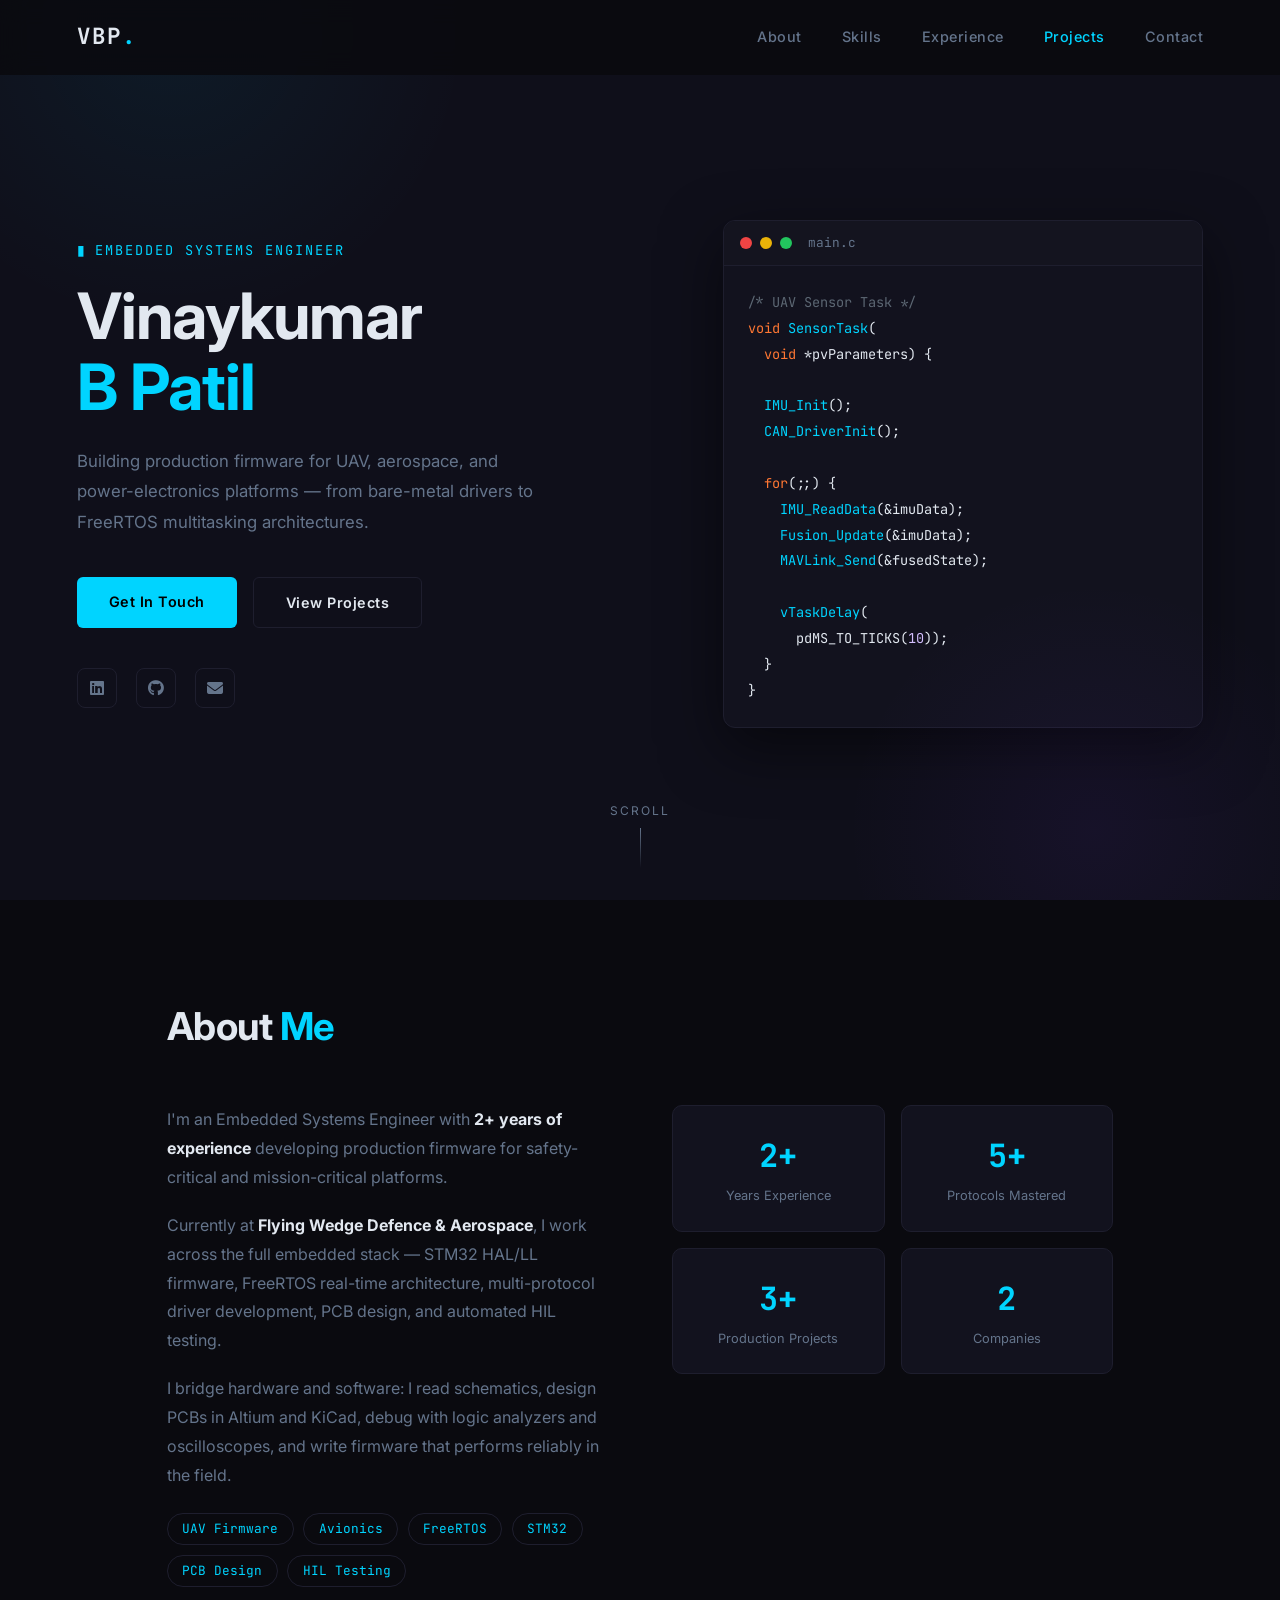
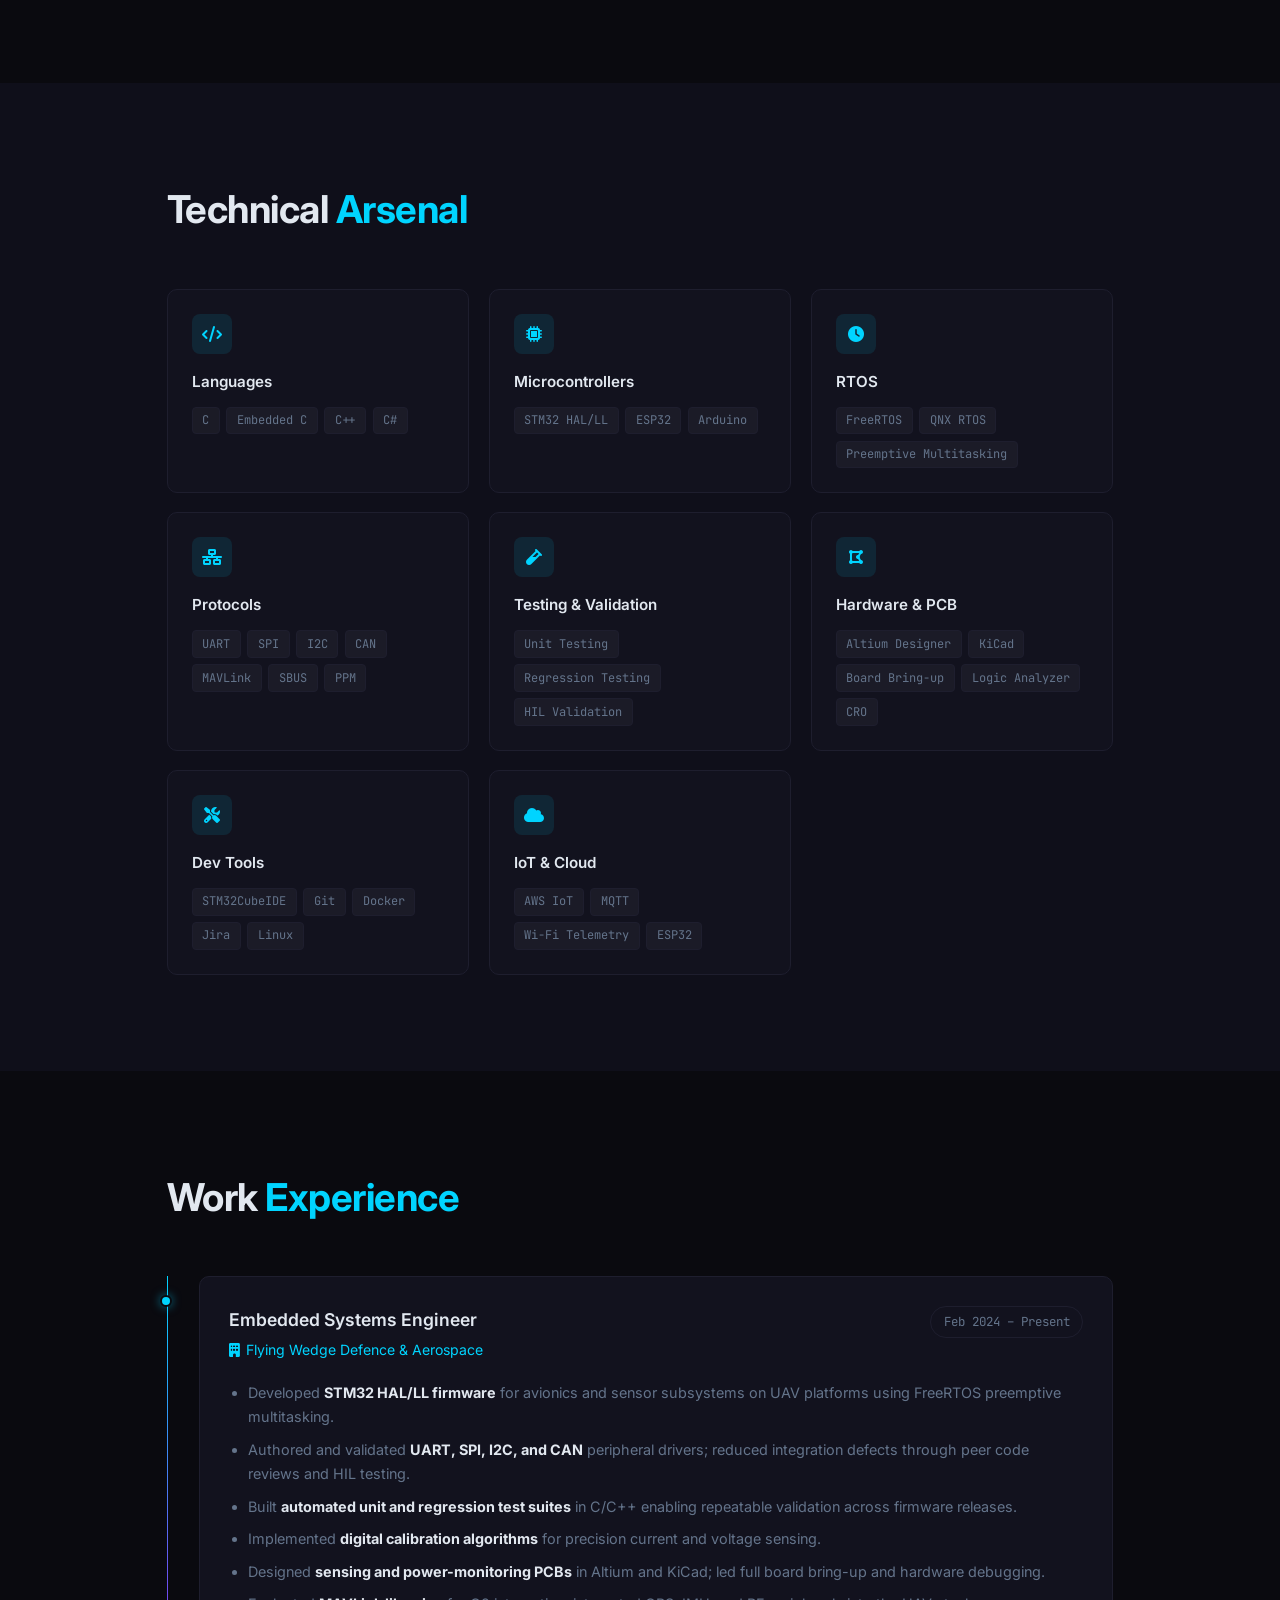
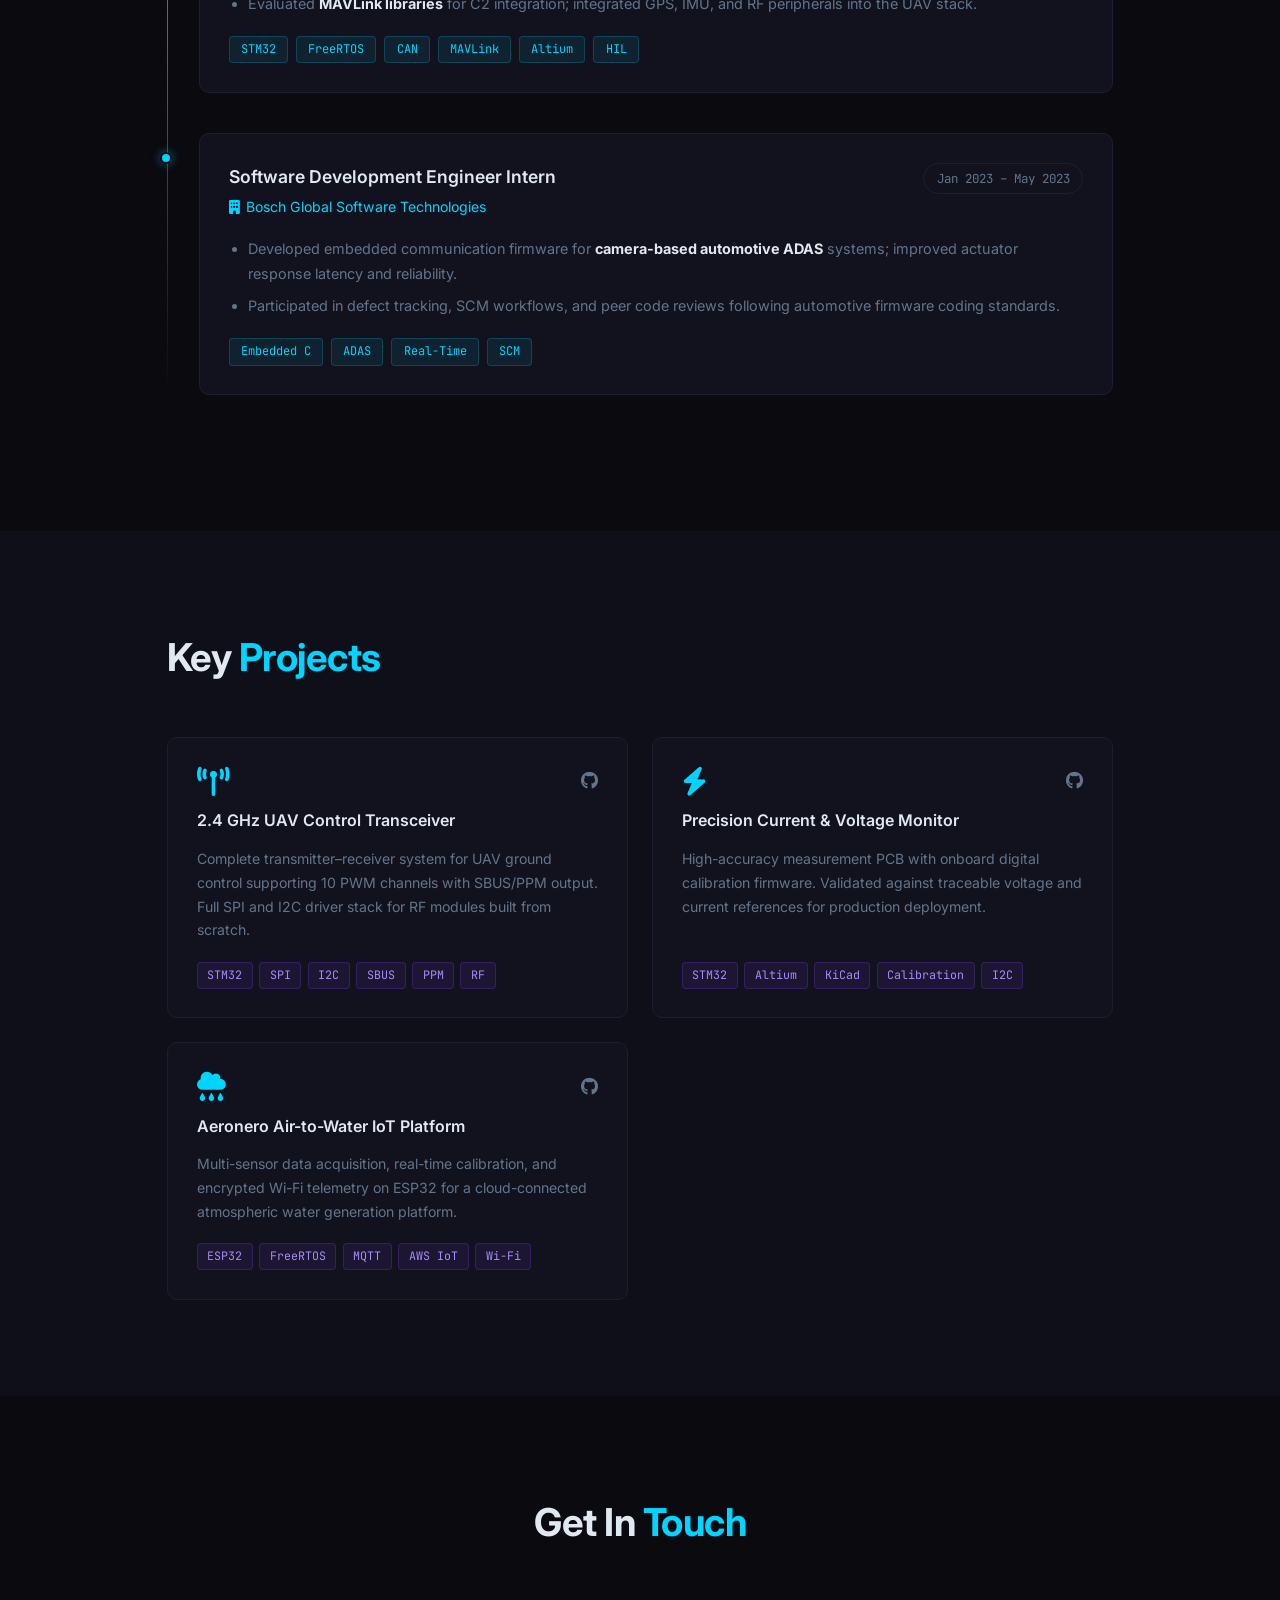
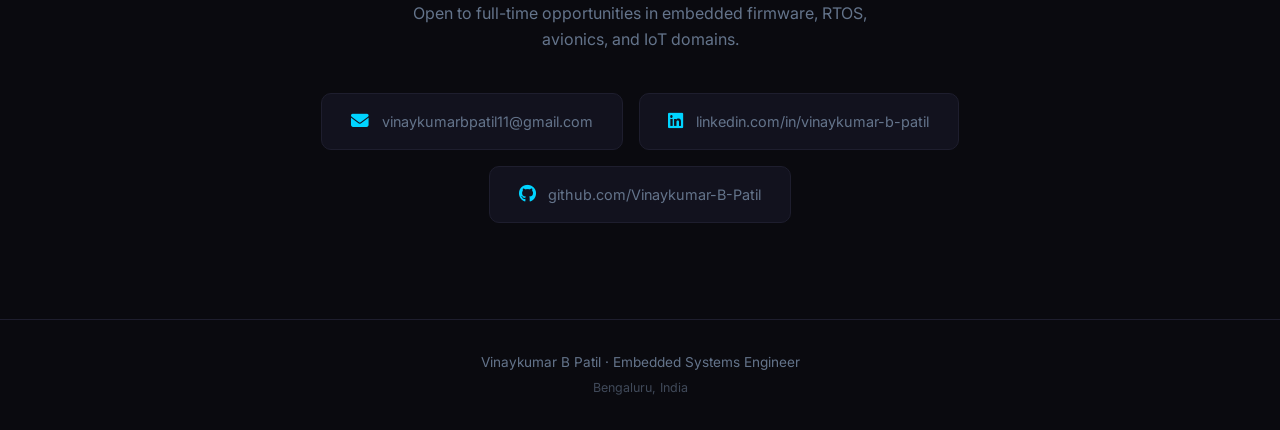
==== index.html @ 36d7ac15 "Add portfolio site" ====
<!DOCTYPE html>
<html lang="en">
<head>
  <meta charset="UTF-8" />
  <meta name="viewport" content="width=device-width, initial-scale=1.0"/>
  <title>Vinaykumar B Patil | Embedded Systems Engineer</title>
  <link rel="stylesheet" href="style.css" />
  <link href="https://fonts.googleapis.com/css2?family=Inter:wght@300;400;500;600;700&family=JetBrains+Mono:wght@400;500&display=swap" rel="stylesheet"/>
  <link rel="stylesheet" href="https://cdnjs.cloudflare.com/ajax/libs/font-awesome/6.5.0/css/all.min.css"/>
</head>
<body>

  <!-- NAV -->
  <nav id="navbar">
    <div class="nav-logo">VBP<span class="dot">.</span></div>
    <ul class="nav-links">
      <li><a href="#about">About</a></li>
      <li><a href="#skills">Skills</a></li>
      <li><a href="#experience">Experience</a></li>
      <li><a href="#projects">Projects</a></li>
      <li><a href="#contact">Contact</a></li>
    </ul>
    <div class="hamburger" id="hamburger">
      <span></span><span></span><span></span>
    </div>
  </nav>

  <!-- HERO -->
  <section id="hero">
    <div class="hero-content">
      <p class="hero-tag"><span class="blink">▮</span> Embedded Systems Engineer</p>
      <h1>Vinaykumar<br><span class="accent">B Patil</span></h1>
      <p class="hero-sub">Building production firmware for UAV, aerospace, and power-electronics platforms — from bare-metal drivers to FreeRTOS multitasking architectures.</p>
      <div class="hero-btns">
        <a href="#contact" class="btn btn-primary">Get In Touch</a>
        <a href="#projects" class="btn btn-outline">View Projects</a>
      </div>
      <div class="hero-socials">
        <a href="https://linkedin.com/in/vinaykumar-b-patil-a30332217" target="_blank"><i class="fab fa-linkedin"></i></a>
        <a href="https://github.com/Vinaykumar-B-Patil" target="_blank"><i class="fab fa-github"></i></a>
        <a href="mailto:vinaykumarbpatil11@gmail.com"><i class="fas fa-envelope"></i></a>
      </div>
    </div>
    <div class="hero-visual">
      <div class="code-block">
        <div class="code-header">
          <span class="dot red"></span><span class="dot yellow"></span><span class="dot green"></span>
          <span class="code-title">main.c</span>
        </div>
        <pre><code><span class="cm">/* UAV Sensor Task */</span>
<span class="ck">void</span> <span class="cf">SensorTask</span>(
  <span class="ck">void</span> *pvParameters) {

  <span class="cf">IMU_Init</span>();
  <span class="cf">CAN_DriverInit</span>();

  <span class="ck">for</span>(;;) {
    <span class="cf">IMU_ReadData</span>(&amp;imuData);
    <span class="cf">Fusion_Update</span>(&amp;imuData);
    <span class="cf">MAVLink_Send</span>(&amp;fusedState);

    <span class="cf">vTaskDelay</span>(
      pdMS_TO_TICKS(<span class="cn">10</span>));
  }
}</code></pre>
      </div>
    </div>
    <div class="scroll-indicator">
      <span>Scroll</span>
      <div class="scroll-line"></div>
    </div>
  </section>

  <!-- ABOUT -->
  <section id="about">
    <div class="container">
      <h2 class="section-title">About <span class="accent">Me</span></h2>
      <div class="about-grid">
        <div class="about-text">
          <p>I'm an Embedded Systems Engineer with <strong>2+ years of experience</strong> developing production firmware for safety-critical and mission-critical platforms.</p>
          <p>Currently at <strong>Flying Wedge Defence & Aerospace</strong>, I work across the full embedded stack — STM32 HAL/LL firmware, FreeRTOS real-time architecture, multi-protocol driver development, PCB design, and automated HIL testing.</p>
          <p>I bridge hardware and software: I read schematics, design PCBs in Altium and KiCad, debug with logic analyzers and oscilloscopes, and write firmware that performs reliably in the field.</p>
          <div class="about-tags">
            <span>UAV Firmware</span>
            <span>Avionics</span>
            <span>FreeRTOS</span>
            <span>STM32</span>
            <span>PCB Design</span>
            <span>HIL Testing</span>
          </div>
        </div>
        <div class="about-stats">
          <div class="stat-card">
            <h3>2+</h3>
            <p>Years Experience</p>
          </div>
          <div class="stat-card">
            <h3>5+</h3>
            <p>Protocols Mastered</p>
          </div>
          <div class="stat-card">
            <h3>3+</h3>
            <p>Production Projects</p>
          </div>
          <div class="stat-card">
            <h3>2</h3>
            <p>Companies</p>
          </div>
        </div>
      </div>
    </div>
  </section>

  <!-- SKILLS -->
  <section id="skills">
    <div class="container">
      <h2 class="section-title">Technical <span class="accent">Arsenal</span></h2>
      <div class="skills-grid">
        <div class="skill-card">
          <div class="skill-icon"><i class="fas fa-code"></i></div>
          <h3>Languages</h3>
          <div class="skill-tags"><span>C</span><span>Embedded C</span><span>C++</span><span>C#</span></div>
        </div>
        <div class="skill-card">
          <div class="skill-icon"><i class="fas fa-microchip"></i></div>
          <h3>Microcontrollers</h3>
          <div class="skill-tags"><span>STM32 HAL/LL</span><span>ESP32</span><span>Arduino</span></div>
        </div>
        <div class="skill-card">
          <div class="skill-icon"><i class="fas fa-clock"></i></div>
          <h3>RTOS</h3>
          <div class="skill-tags"><span>FreeRTOS</span><span>QNX RTOS</span><span>Preemptive Multitasking</span></div>
        </div>
        <div class="skill-card">
          <div class="skill-icon"><i class="fas fa-network-wired"></i></div>
          <h3>Protocols</h3>
          <div class="skill-tags"><span>UART</span><span>SPI</span><span>I2C</span><span>CAN</span><span>MAVLink</span><span>SBUS</span><span>PPM</span></div>
        </div>
        <div class="skill-card">
          <div class="skill-icon"><i class="fas fa-vial"></i></div>
          <h3>Testing & Validation</h3>
          <div class="skill-tags"><span>Unit Testing</span><span>Regression Testing</span><span>HIL Validation</span></div>
        </div>
        <div class="skill-card">
          <div class="skill-icon"><i class="fas fa-draw-polygon"></i></div>
          <h3>Hardware & PCB</h3>
          <div class="skill-tags"><span>Altium Designer</span><span>KiCad</span><span>Board Bring-up</span><span>Logic Analyzer</span><span>CRO</span></div>
        </div>
        <div class="skill-card">
          <div class="skill-icon"><i class="fas fa-tools"></i></div>
          <h3>Dev Tools</h3>
          <div class="skill-tags"><span>STM32CubeIDE</span><span>Git</span><span>Docker</span><span>Jira</span><span>Linux</span></div>
        </div>
        <div class="skill-card">
          <div class="skill-icon"><i class="fas fa-cloud"></i></div>
          <h3>IoT & Cloud</h3>
          <div class="skill-tags"><span>AWS IoT</span><span>MQTT</span><span>Wi-Fi Telemetry</span><span>ESP32</span></div>
        </div>
      </div>
    </div>
  </section>

  <!-- EXPERIENCE -->
  <section id="experience">
    <div class="container">
      <h2 class="section-title">Work <span class="accent">Experience</span></h2>
      <div class="timeline">
        <div class="timeline-item">
          <div class="timeline-dot"></div>
          <div class="timeline-card">
            <div class="timeline-header">
              <div>
                <h3>Embedded Systems Engineer</h3>
                <p class="company"><i class="fas fa-building"></i> Flying Wedge Defence & Aerospace</p>
              </div>
              <span class="timeline-date">Feb 2024 – Present</span>
            </div>
            <ul>
              <li>Developed <strong>STM32 HAL/LL firmware</strong> for avionics and sensor subsystems on UAV platforms using FreeRTOS preemptive multitasking.</li>
              <li>Authored and validated <strong>UART, SPI, I2C, and CAN</strong> peripheral drivers; reduced integration defects through peer code reviews and HIL testing.</li>
              <li>Built <strong>automated unit and regression test suites</strong> in C/C++ enabling repeatable validation across firmware releases.</li>
              <li>Implemented <strong>digital calibration algorithms</strong> for precision current and voltage sensing.</li>
              <li>Designed <strong>sensing and power-monitoring PCBs</strong> in Altium and KiCad; led full board bring-up and hardware debugging.</li>
              <li>Evaluated <strong>MAVLink libraries</strong> for C2 integration; integrated GPS, IMU, and RF peripherals into the UAV stack.</li>
            </ul>
            <div class="timeline-tags">
              <span>STM32</span><span>FreeRTOS</span><span>CAN</span><span>MAVLink</span><span>Altium</span><span>HIL</span>
            </div>
          </div>
        </div>
        <div class="timeline-item">
          <div class="timeline-dot"></div>
          <div class="timeline-card">
            <div class="timeline-header">
              <div>
                <h3>Software Development Engineer Intern</h3>
                <p class="company"><i class="fas fa-building"></i> Bosch Global Software Technologies</p>
              </div>
              <span class="timeline-date">Jan 2023 – May 2023</span>
            </div>
            <ul>
              <li>Developed embedded communication firmware for <strong>camera-based automotive ADAS</strong> systems; improved actuator response latency and reliability.</li>
              <li>Participated in defect tracking, SCM workflows, and peer code reviews following automotive firmware coding standards.</li>
            </ul>
            <div class="timeline-tags">
              <span>Embedded C</span><span>ADAS</span><span>Real-Time</span><span>SCM</span>
            </div>
          </div>
        </div>
      </div>
    </div>
  </section>

  <!-- PROJECTS -->
  <section id="projects">
    <div class="container">
      <h2 class="section-title">Key <span class="accent">Projects</span></h2>
      <div class="projects-grid">
        <div class="project-card">
          <div class="project-top">
            <i class="fas fa-broadcast-tower project-icon"></i>
            <div class="project-links">
              <a href="https://github.com/Vinaykumar-B-Patil" target="_blank"><i class="fab fa-github"></i></a>
            </div>
          </div>
          <h3>2.4 GHz UAV Control Transceiver</h3>
          <p>Complete transmitter–receiver system for UAV ground control supporting 10 PWM channels with SBUS/PPM output. Full SPI and I2C driver stack for RF modules built from scratch.</p>
          <div class="project-tags"><span>STM32</span><span>SPI</span><span>I2C</span><span>SBUS</span><span>PPM</span><span>RF</span></div>
        </div>
        <div class="project-card">
          <div class="project-top">
            <i class="fas fa-bolt project-icon"></i>
            <div class="project-links">
              <a href="https://github.com/Vinaykumar-B-Patil" target="_blank"><i class="fab fa-github"></i></a>
            </div>
          </div>
          <h3>Precision Current & Voltage Monitor</h3>
          <p>High-accuracy measurement PCB with onboard digital calibration firmware. Validated against traceable voltage and current references for production deployment.</p>
          <div class="project-tags"><span>STM32</span><span>Altium</span><span>KiCad</span><span>Calibration</span><span>I2C</span></div>
        </div>
        <div class="project-card">
          <div class="project-top">
            <i class="fas fa-cloud-rain project-icon"></i>
            <div class="project-links">
              <a href="https://github.com/Vinaykumar-B-Patil" target="_blank"><i class="fab fa-github"></i></a>
            </div>
          </div>
          <h3>Aeronero Air-to-Water IoT Platform</h3>
          <p>Multi-sensor data acquisition, real-time calibration, and encrypted Wi-Fi telemetry on ESP32 for a cloud-connected atmospheric water generation platform.</p>
          <div class="project-tags"><span>ESP32</span><span>FreeRTOS</span><span>MQTT</span><span>AWS IoT</span><span>Wi-Fi</span></div>
        </div>
      </div>
    </div>
  </section>

  <!-- CONTACT -->
  <section id="contact">
    <div class="container">
      <h2 class="section-title">Get In <span class="accent">Touch</span></h2>
      <p class="contact-sub">Open to full-time opportunities in embedded firmware, RTOS, avionics, and IoT domains.</p>
      <div class="contact-cards">
        <a href="mailto:vinaykumarbpatil11@gmail.com" class="contact-card">
          <i class="fas fa-envelope"></i>
          <span>vinaykumarbpatil11@gmail.com</span>
        </a>
        <a href="https://linkedin.com/in/vinaykumar-b-patil-a30332217" target="_blank" class="contact-card">
          <i class="fab fa-linkedin"></i>
          <span>linkedin.com/in/vinaykumar-b-patil</span>
        </a>
        <a href="https://github.com/Vinaykumar-B-Patil" target="_blank" class="contact-card">
          <i class="fab fa-github"></i>
          <span>github.com/Vinaykumar-B-Patil</span>
        </a>
      </div>
    </div>
  </section>

  <!-- FOOTER -->
  <footer>
    <p>Vinaykumar B Patil · Embedded Systems Engineer</p>
    <p class="footer-sub">Bengaluru, India</p>
  </footer>

  <script src="script.js"></script>
</body>
</html>
---- style.css ----
/* ============================
   RESET & BASE
============================ */
*, *::before, *::after { margin: 0; padding: 0; box-sizing: border-box; }

:root {
  --bg:        #0a0a0f;
  --bg2:       #0f0f1a;
  --bg3:       #14141f;
  --card:      #12121e;
  --border:    #1e1e2e;
  --accent:    #00d4ff;
  --accent2:   #7c3aed;
  --text:      #e2e8f0;
  --muted:     #64748b;
  --green:     #22c55e;
  --yellow:    #eab308;
  --red:       #ef4444;
  --font:      'Inter', sans-serif;
  --mono:      'JetBrains Mono', monospace;
}

html { scroll-behavior: smooth; }

body {
  background: var(--bg);
  color: var(--text);
  font-family: var(--font);
  line-height: 1.6;
  overflow-x: hidden;
}

a { text-decoration: none; color: inherit; }
ul { list-style: none; }

/* ============================
   SCROLLBAR
============================ */
::-webkit-scrollbar { width: 6px; }
::-webkit-scrollbar-track { background: var(--bg); }
::-webkit-scrollbar-thumb { background: var(--accent2); border-radius: 3px; }

/* ============================
   NAV
============================ */
#navbar {
  position: fixed;
  top: 0; left: 0; right: 0;
  z-index: 1000;
  display: flex;
  align-items: center;
  justify-content: space-between;
  padding: 1.2rem 6%;
  background: rgba(10,10,15,0.85);
  backdrop-filter: blur(12px);
  border-bottom: 1px solid transparent;
  transition: border-color 0.3s, background 0.3s;
}

#navbar.scrolled {
  border-color: var(--border);
  background: rgba(10,10,15,0.97);
}

.nav-logo {
  font-family: var(--mono);
  font-size: 1.4rem;
  font-weight: 700;
  color: var(--text);
  letter-spacing: 2px;
}

.nav-logo .dot { color: var(--accent); }

.nav-links { display: flex; gap: 2.5rem; }

.nav-links a {
  font-size: 0.9rem;
  font-weight: 500;
  color: var(--muted);
  letter-spacing: 0.5px;
  transition: color 0.2s;
  position: relative;
}

.nav-links a::after {
  content: '';
  position: absolute;
  bottom: -4px; left: 0;
  width: 0; height: 1px;
  background: var(--accent);
  transition: width 0.3s;
}

.nav-links a:hover { color: var(--accent); }
.nav-links a:hover::after { width: 100%; }

.hamburger { display: none; flex-direction: column; gap: 5px; cursor: pointer; }
.hamburger span { display: block; width: 24px; height: 2px; background: var(--text); transition: 0.3s; }

/* ============================
   HERO
============================ */
#hero {
  min-height: 100vh;
  display: flex;
  align-items: center;
  justify-content: space-between;
  padding: 7rem 6% 4rem;
  gap: 3rem;
  position: relative;
  overflow: hidden;
}

#hero::before {
  content: '';
  position: absolute;
  top: -30%;
  left: -10%;
  width: 600px;
  height: 600px;
  background: radial-gradient(circle, rgba(0,212,255,0.06) 0%, transparent 70%);
  pointer-events: none;
}

#hero::after {
  content: '';
  position: absolute;
  bottom: -20%;
  right: -5%;
  width: 500px;
  height: 500px;
  background: radial-gradient(circle, rgba(124,58,237,0.07) 0%, transparent 70%);
  pointer-events: none;
}

.hero-content { flex: 1; max-width: 560px; }

.hero-tag {
  font-family: var(--mono);
  font-size: 0.85rem;
  color: var(--accent);
  letter-spacing: 2px;
  text-transform: uppercase;
  margin-bottom: 1.2rem;
  display: flex;
  align-items: center;
  gap: 0.5rem;
}

.blink {
  animation: blink 1s step-end infinite;
  color: var(--accent);
}
@keyframes blink { 0%,100%{opacity:1} 50%{opacity:0} }

.hero-content h1 {
  font-size: clamp(2.8rem, 5vw, 4.5rem);
  font-weight: 700;
  line-height: 1.1;
  letter-spacing: -1px;
  margin-bottom: 1.5rem;
}

.accent { color: var(--accent); }

.hero-sub {
  font-size: 1.05rem;
  color: var(--muted);
  line-height: 1.8;
  margin-bottom: 2.5rem;
  max-width: 480px;
}

.hero-btns { display: flex; gap: 1rem; flex-wrap: wrap; margin-bottom: 2.5rem; }

.btn {
  padding: 0.8rem 2rem;
  border-radius: 6px;
  font-size: 0.9rem;
  font-weight: 600;
  letter-spacing: 0.5px;
  transition: all 0.25s;
  cursor: pointer;
}

.btn-primary {
  background: var(--accent);
  color: #000;
}
.btn-primary:hover {
  background: #00b8d9;
  transform: translateY(-2px);
  box-shadow: 0 8px 24px rgba(0,212,255,0.25);
}

.btn-outline {
  border: 1px solid var(--border);
  color: var(--text);
  background: transparent;
}
.btn-outline:hover {
  border-color: var(--accent);
  color: var(--accent);
  transform: translateY(-2px);
}

.hero-socials { display: flex; gap: 1.2rem; }
.hero-socials a {
  width: 40px; height: 40px;
  border: 1px solid var(--border);
  border-radius: 8px;
  display: flex; align-items: center; justify-content: center;
  color: var(--muted);
  font-size: 1rem;
  transition: all 0.25s;
}
.hero-socials a:hover {
  border-color: var(--accent);
  color: var(--accent);
  transform: translateY(-2px);
}

/* Code Block */
.hero-visual { flex: 1; max-width: 480px; }

.code-block {
  background: var(--card);
  border: 1px solid var(--border);
  border-radius: 12px;
  overflow: hidden;
  box-shadow: 0 20px 60px rgba(0,0,0,0.5);
}

.code-header {
  background: var(--bg3);
  padding: 0.75rem 1rem;
  display: flex;
  align-items: center;
  gap: 0.5rem;
  border-bottom: 1px solid var(--border);
}

.code-header .dot {
  width: 12px; height: 12px;
  border-radius: 50%;
}
.dot.red    { background: var(--red); }
.dot.yellow { background: var(--yellow); }
.dot.green  { background: var(--green); }

.code-title {
  font-family: var(--mono);
  font-size: 0.8rem;
  color: var(--muted);
  margin-left: 0.5rem;
}

.code-block pre {
  padding: 1.5rem;
  overflow-x: auto;
}

.code-block code {
  font-family: var(--mono);
  font-size: 0.85rem;
  line-height: 1.9;
}

.cm { color: #5c6773; }
.ck { color: #ff7733; }
.cf { color: #00d4ff; }
.cn { color: #d4bfff; }

/* Scroll Indicator */
.scroll-indicator {
  position: absolute;
  bottom: 2rem;
  left: 50%;
  transform: translateX(-50%);
  display: flex;
  flex-direction: column;
  align-items: center;
  gap: 0.5rem;
  color: var(--muted);
  font-size: 0.75rem;
  letter-spacing: 2px;
  text-transform: uppercase;
}

.scroll-line {
  width: 1px;
  height: 40px;
  background: linear-gradient(to bottom, var(--muted), transparent);
  animation: scrollPulse 1.5s ease-in-out infinite;
}
@keyframes scrollPulse { 0%,100%{opacity:0.3} 50%{opacity:1} }

/* ============================
   SECTIONS
============================ */
section { padding: 6rem 0; }
section:nth-child(even) { background: var(--bg2); }

.container { max-width: 1100px; margin: 0 auto; padding: 0 6%; }

.section-title {
  font-size: clamp(1.8rem, 3vw, 2.4rem);
  font-weight: 700;
  margin-bottom: 3rem;
  letter-spacing: -0.5px;
}

/* ============================
   ABOUT
============================ */
.about-grid {
  display: grid;
  grid-template-columns: 1fr 1fr;
  gap: 4rem;
  align-items: start;
}

.about-text p {
  color: var(--muted);
  margin-bottom: 1.2rem;
  font-size: 1rem;
  line-height: 1.8;
}
.about-text strong { color: var(--text); }

.about-tags {
  display: flex;
  flex-wrap: wrap;
  gap: 0.6rem;
  margin-top: 1.5rem;
}

.about-tags span {
  padding: 0.3rem 0.9rem;
  border: 1px solid var(--border);
  border-radius: 20px;
  font-size: 0.8rem;
  color: var(--accent);
  font-family: var(--mono);
}

.about-stats {
  display: grid;
  grid-template-columns: 1fr 1fr;
  gap: 1rem;
}

.stat-card {
  background: var(--card);
  border: 1px solid var(--border);
  border-radius: 10px;
  padding: 1.5rem;
  text-align: center;
  transition: border-color 0.3s, transform 0.3s;
}
.stat-card:hover {
  border-color: var(--accent);
  transform: translateY(-3px);
}
.stat-card h3 {
  font-size: 2rem;
  font-weight: 700;
  color: var(--accent);
  font-family: var(--mono);
}
.stat-card p { font-size: 0.8rem; color: var(--muted); margin-top: 0.3rem; }

/* ============================
   SKILLS
============================ */
.skills-grid {
  display: grid;
  grid-template-columns: repeat(auto-fill, minmax(240px, 1fr));
  gap: 1.2rem;
}

.skill-card {
  background: var(--card);
  border: 1px solid var(--border);
  border-radius: 10px;
  padding: 1.5rem;
  transition: border-color 0.3s, transform 0.3s;
}
.skill-card:hover {
  border-color: var(--accent);
  transform: translateY(-3px);
}

.skill-icon {
  width: 40px; height: 40px;
  background: rgba(0,212,255,0.1);
  border-radius: 8px;
  display: flex; align-items: center; justify-content: center;
  color: var(--accent);
  font-size: 1rem;
  margin-bottom: 1rem;
}

.skill-card h3 { font-size: 0.95rem; font-weight: 600; margin-bottom: 0.8rem; }

.skill-tags { display: flex; flex-wrap: wrap; gap: 0.4rem; }
.skill-tags span {
  padding: 0.2rem 0.6rem;
  background: rgba(255,255,255,0.04);
  border: 1px solid var(--border);
  border-radius: 4px;
  font-size: 0.75rem;
  color: var(--muted);
  font-family: var(--mono);
}

/* ============================
   EXPERIENCE / TIMELINE
============================ */
.timeline { position: relative; padding-left: 2rem; }
.timeline::before {
  content: '';
  position: absolute;
  left: 0; top: 0; bottom: 0;
  width: 1px;
  background: linear-gradient(to bottom, var(--accent), var(--accent2), transparent);
}

.timeline-item {
  position: relative;
  margin-bottom: 2.5rem;
}

.timeline-dot {
  position: absolute;
  left: -2.4rem;
  top: 1.2rem;
  width: 12px; height: 12px;
  border-radius: 50%;
  background: var(--accent);
  border: 2px solid var(--bg);
  box-shadow: 0 0 10px rgba(0,212,255,0.5);
}

.timeline-card {
  background: var(--card);
  border: 1px solid var(--border);
  border-radius: 10px;
  padding: 1.8rem;
  transition: border-color 0.3s;
}
.timeline-card:hover { border-color: var(--accent); }

.timeline-header {
  display: flex;
  justify-content: space-between;
  align-items: flex-start;
  gap: 1rem;
  margin-bottom: 1.2rem;
  flex-wrap: wrap;
}

.timeline-card h3 { font-size: 1.1rem; font-weight: 600; margin-bottom: 0.3rem; }
.company { color: var(--accent); font-size: 0.88rem; display: flex; align-items: center; gap: 0.4rem; }

.timeline-date {
  font-family: var(--mono);
  font-size: 0.78rem;
  color: var(--muted);
  white-space: nowrap;
  padding: 0.3rem 0.8rem;
  border: 1px solid var(--border);
  border-radius: 20px;
}

.timeline-card ul { padding-left: 1.2rem; list-style: disc; }
.timeline-card ul li { color: var(--muted); font-size: 0.9rem; margin-bottom: 0.5rem; line-height: 1.7; }
.timeline-card ul li strong { color: var(--text); }

.timeline-tags { display: flex; flex-wrap: wrap; gap: 0.5rem; margin-top: 1.2rem; }
.timeline-tags span {
  padding: 0.2rem 0.7rem;
  background: rgba(0,212,255,0.08);
  border: 1px solid rgba(0,212,255,0.2);
  border-radius: 4px;
  font-size: 0.75rem;
  color: var(--accent);
  font-family: var(--mono);
}

/* ============================
   PROJECTS
============================ */
.projects-grid {
  display: grid;
  grid-template-columns: repeat(auto-fill, minmax(300px, 1fr));
  gap: 1.5rem;
}

.project-card {
  background: var(--card);
  border: 1px solid var(--border);
  border-radius: 10px;
  padding: 1.8rem;
  transition: border-color 0.3s, transform 0.3s;
  display: flex;
  flex-direction: column;
  gap: 0.8rem;
}
.project-card:hover {
  border-color: var(--accent);
  transform: translateY(-4px);
  box-shadow: 0 12px 40px rgba(0,0,0,0.4);
}

.project-top {
  display: flex;
  justify-content: space-between;
  align-items: center;
}

.project-icon { font-size: 1.8rem; color: var(--accent); }

.project-links a {
  color: var(--muted);
  font-size: 1.1rem;
  transition: color 0.2s;
}
.project-links a:hover { color: var(--accent); }

.project-card h3 { font-size: 1rem; font-weight: 600; }
.project-card p { color: var(--muted); font-size: 0.88rem; line-height: 1.7; flex: 1; }

.project-tags { display: flex; flex-wrap: wrap; gap: 0.4rem; margin-top: 0.4rem; }
.project-tags span {
  padding: 0.2rem 0.6rem;
  background: rgba(124,58,237,0.1);
  border: 1px solid rgba(124,58,237,0.25);
  border-radius: 4px;
  font-size: 0.73rem;
  color: #a78bfa;
  font-family: var(--mono);
}

/* ============================
   CONTACT
============================ */
#contact { text-align: center; }

.contact-sub {
  color: var(--muted);
  font-size: 1rem;
  margin-bottom: 2.5rem;
  max-width: 500px;
  margin-left: auto;
  margin-right: auto;
}

.contact-cards {
  display: flex;
  justify-content: center;
  flex-wrap: wrap;
  gap: 1rem;
}

.contact-card {
  display: flex;
  align-items: center;
  gap: 0.8rem;
  padding: 1rem 1.8rem;
  background: var(--card);
  border: 1px solid var(--border);
  border-radius: 10px;
  font-size: 0.9rem;
  color: var(--muted);
  transition: all 0.25s;
}
.contact-card i { font-size: 1.1rem; color: var(--accent); }
.contact-card:hover {
  border-color: var(--accent);
  color: var(--text);
  transform: translateY(-2px);
}

/* ============================
   FOOTER
============================ */
footer {
  text-align: center;
  padding: 2rem;
  border-top: 1px solid var(--border);
  color: var(--muted);
  font-size: 0.85rem;
}
.footer-sub { margin-top: 0.3rem; font-size: 0.78rem; opacity: 0.6; }

/* ============================
   FADE-IN ANIMATION
============================ */
.fade-in {
  opacity: 0;
  transform: translateY(24px);
  transition: opacity 0.6s ease, transform 0.6s ease;
}
.fade-in.visible {
  opacity: 1;
  transform: translateY(0);
}

/* ============================
   RESPONSIVE
============================ */
@media (max-width: 900px) {
  #hero { flex-direction: column; padding-top: 8rem; }
  .hero-visual { width: 100%; max-width: 100%; }
  .about-grid { grid-template-columns: 1fr; gap: 2rem; }
  .about-stats { grid-template-columns: repeat(4,1fr); }
}

@media (max-width: 640px) {
  .nav-links { display: none; flex-direction: column; position: absolute; top: 100%; left: 0; right: 0; background: var(--bg); padding: 1.5rem 6%; border-bottom: 1px solid var(--border); gap: 1.2rem; }
  .nav-links.open { display: flex; }
  .hamburger { display: flex; }
  .about-stats { grid-template-columns: 1fr 1fr; }
  .timeline { padding-left: 1.5rem; }
  .timeline-dot { left: -1.9rem; }
  .timeline-header { flex-direction: column; }
}
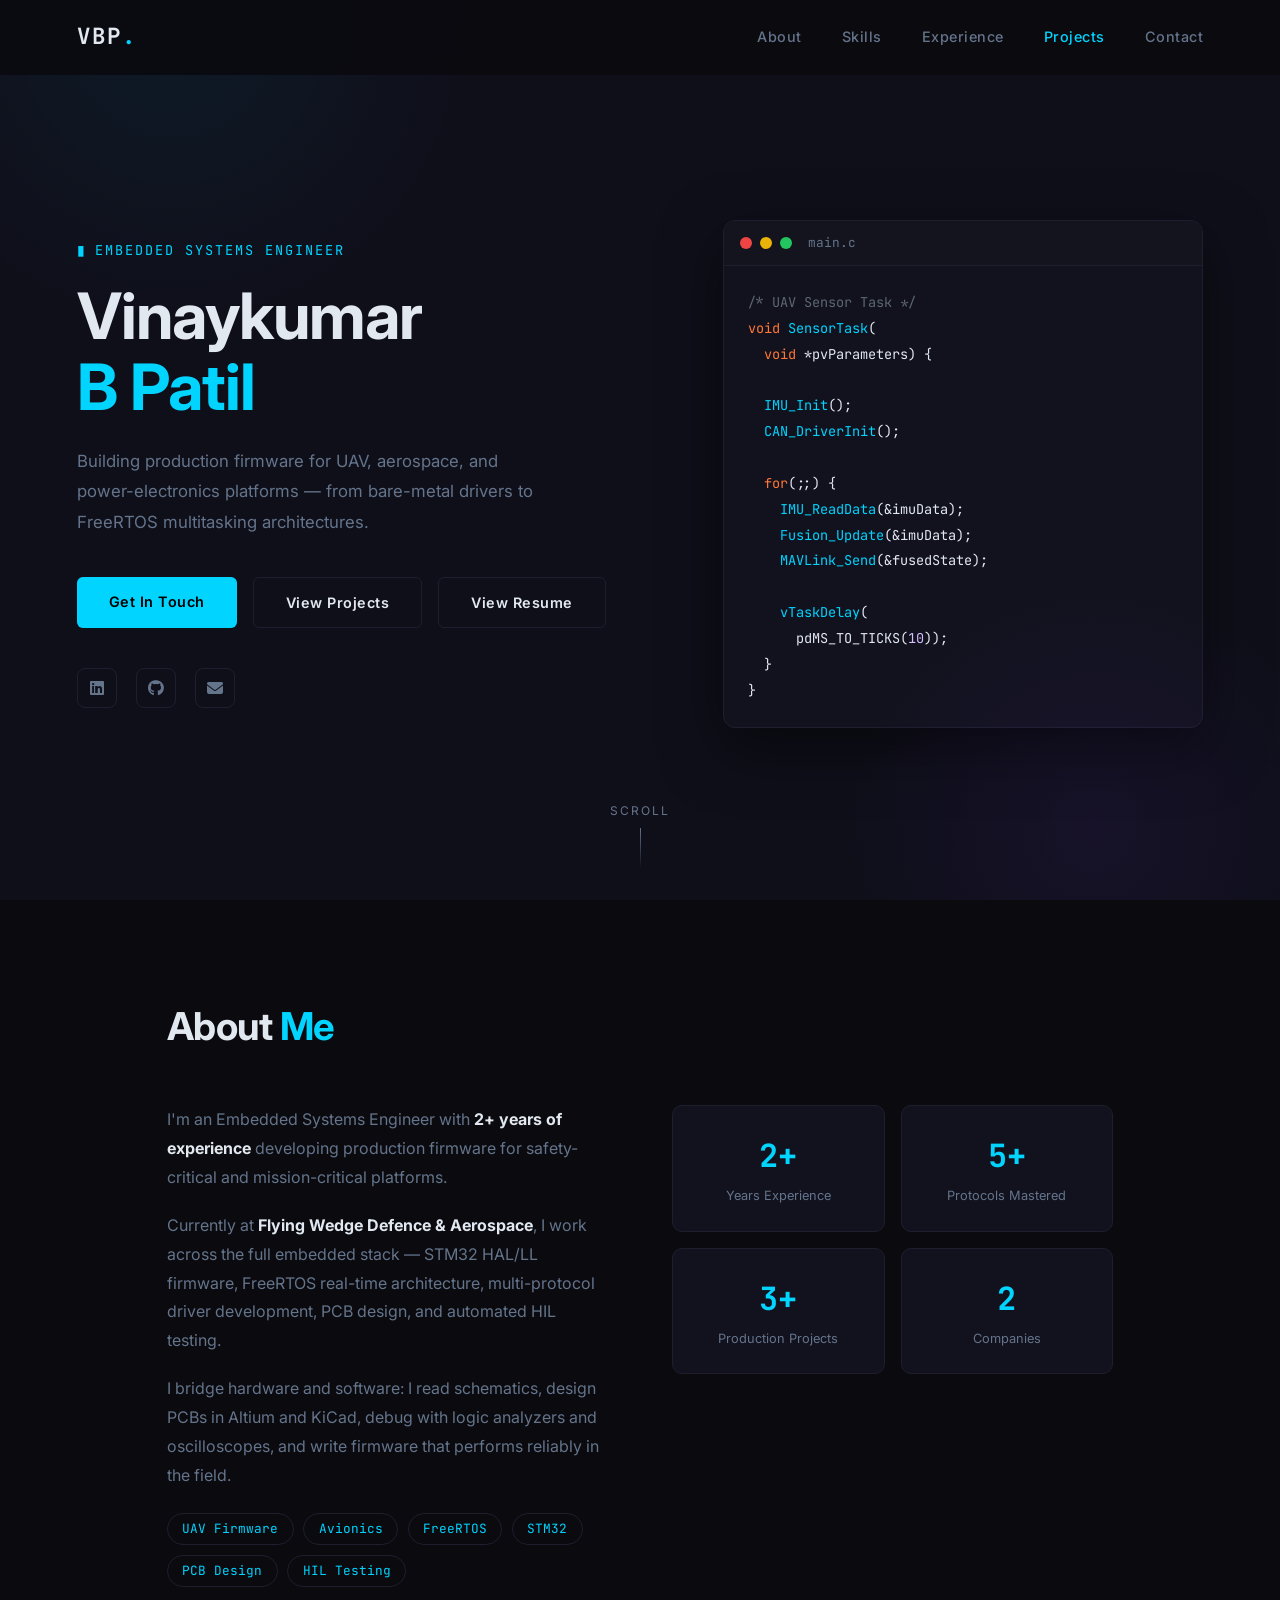
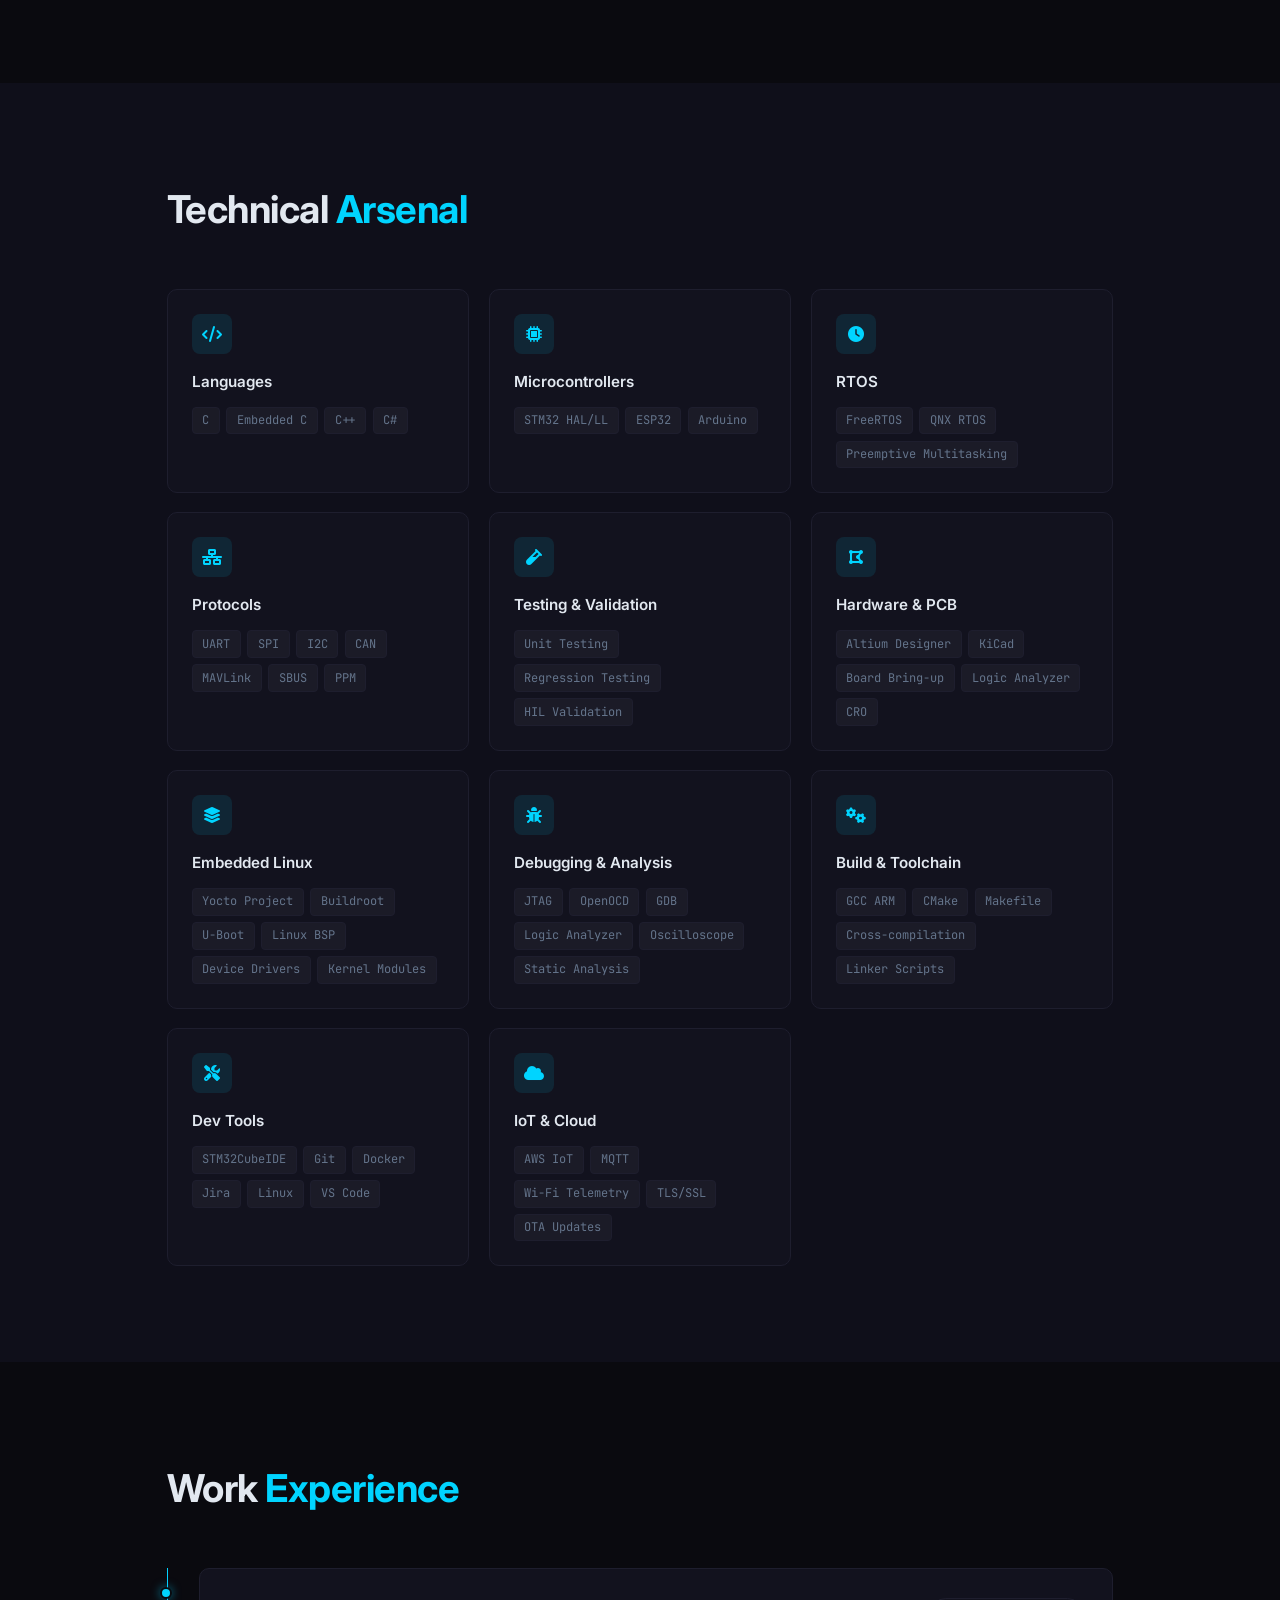
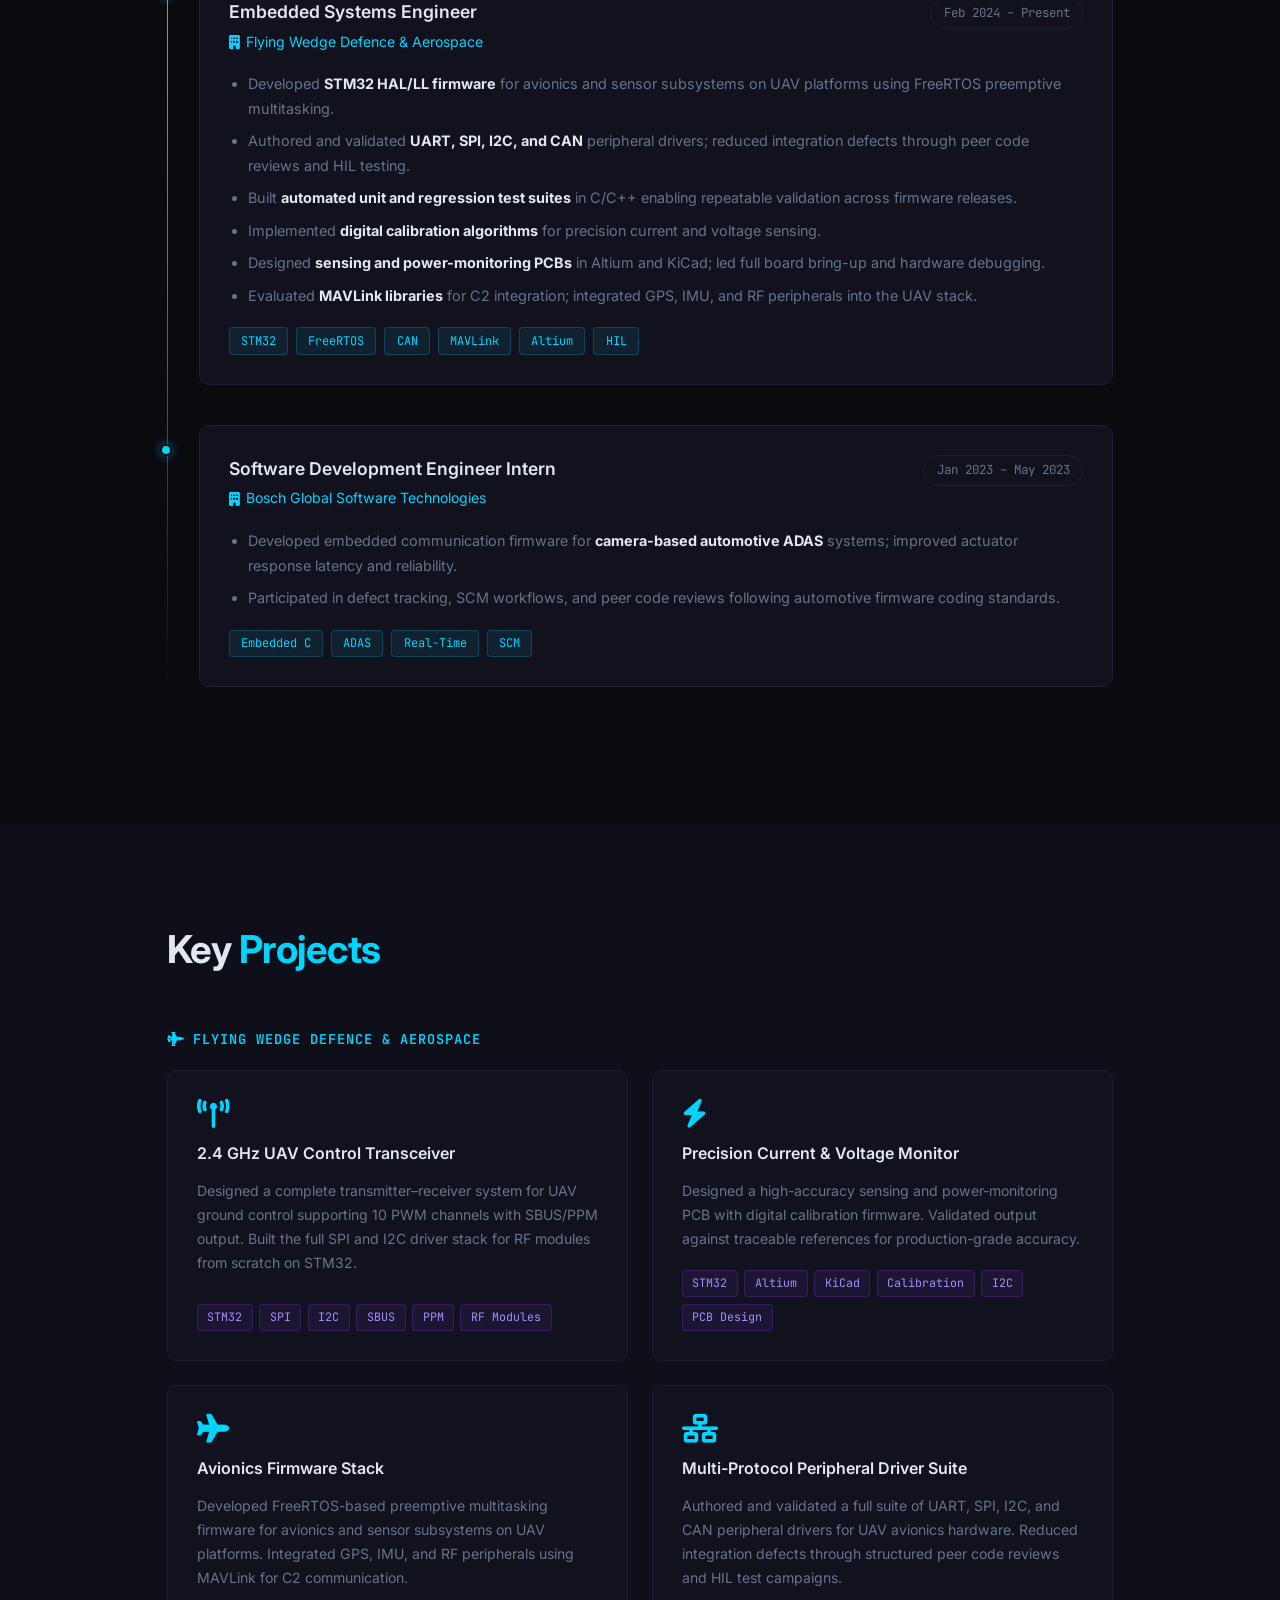
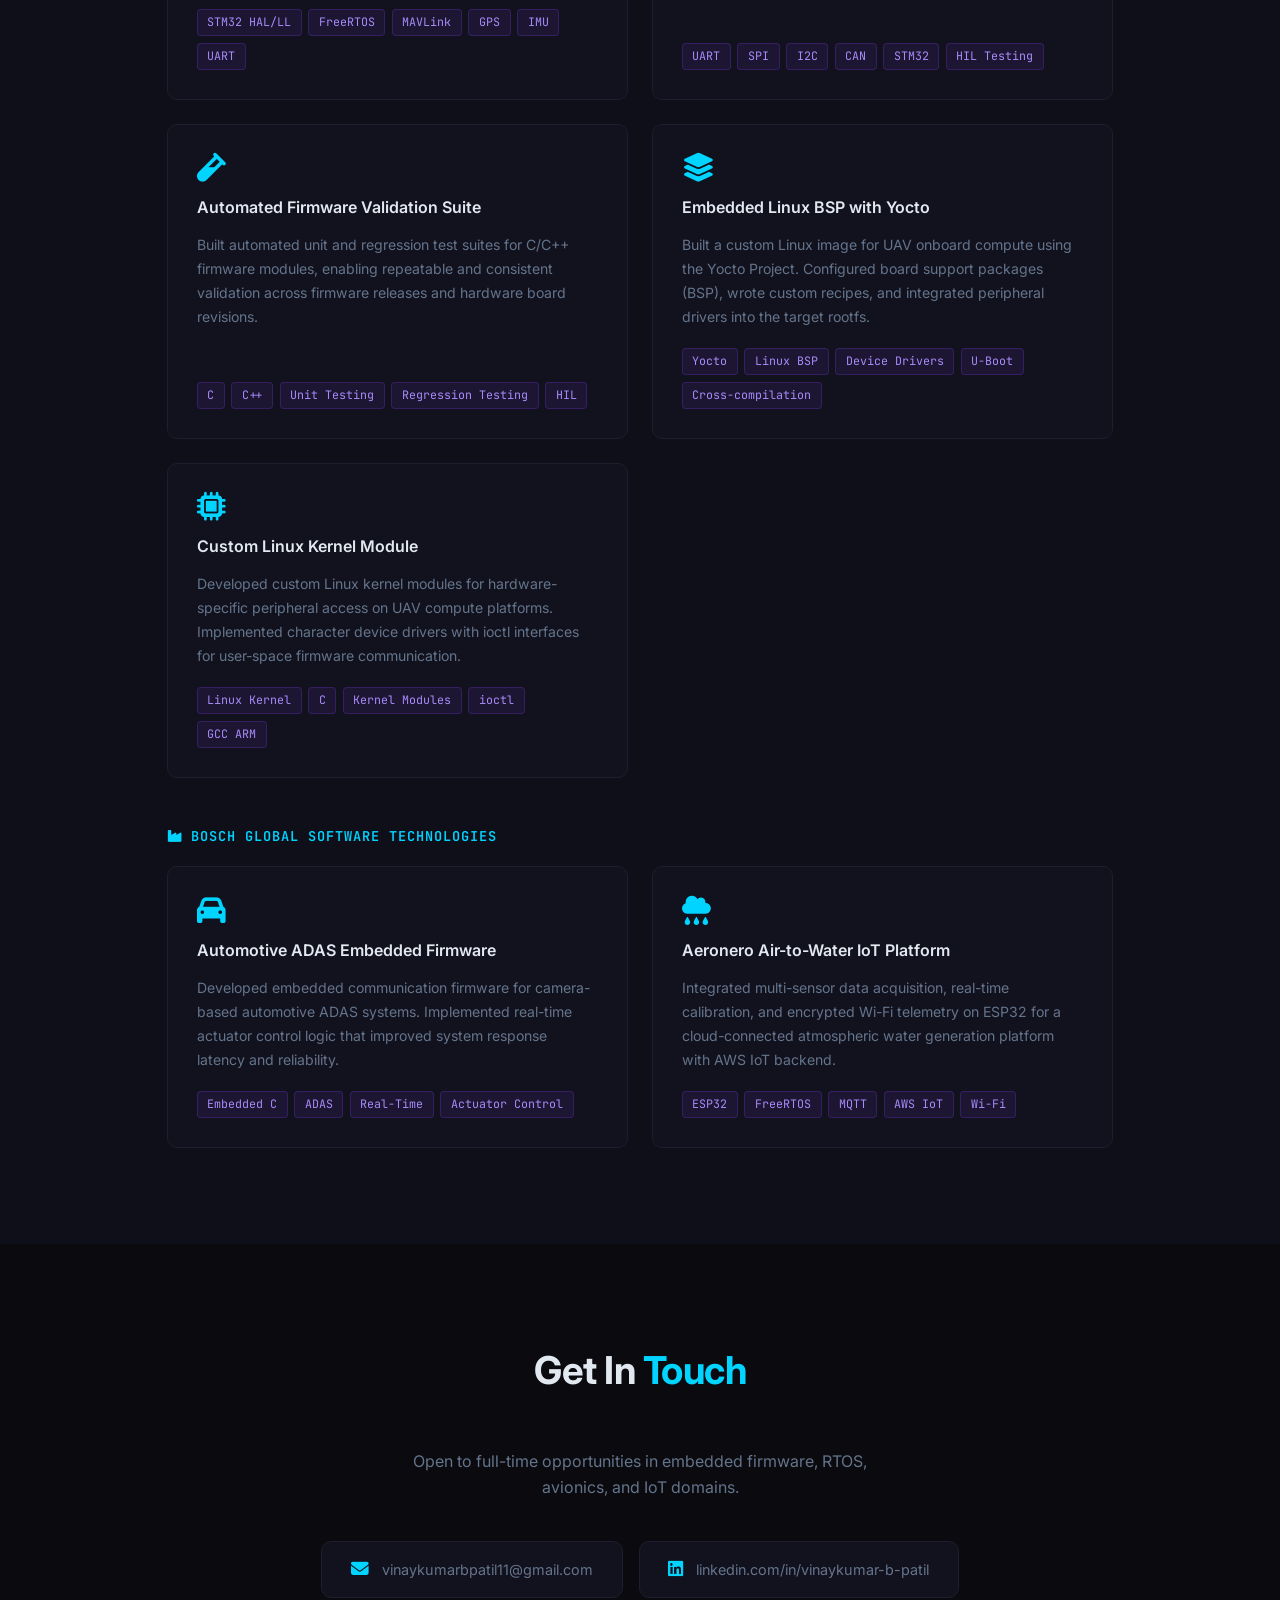
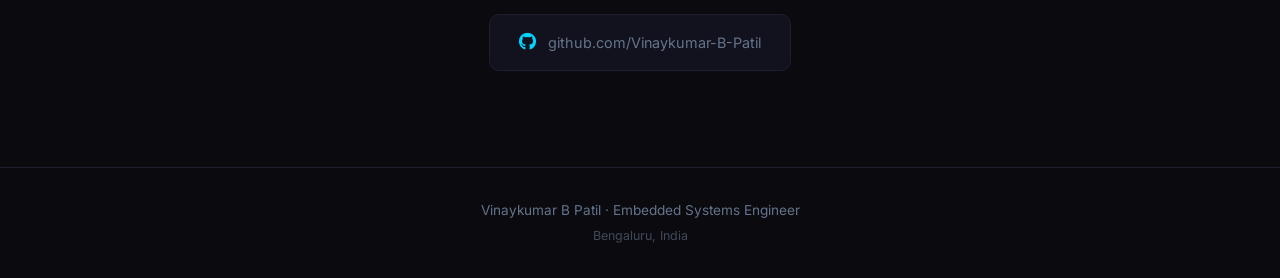
==== commit afee75f5: "Add Yocto/Linux skills, more projects, HTML resume" ====
--- a/index.html
+++ b/index.html
@@ -34,6 +34,7 @@
       <div class="hero-btns">
         <a href="#contact" class="btn btn-primary">Get In Touch</a>
         <a href="#projects" class="btn btn-outline">View Projects</a>
+        <a href="resume.html" class="btn btn-outline">View Resume</a>
       </div>
       <div class="hero-socials">
         <a href="https://linkedin.com/in/vinaykumar-b-patil-a30332217" target="_blank"><i class="fab fa-linkedin"></i></a>
@@ -147,14 +148,29 @@
           <div class="skill-tags"><span>Altium Designer</span><span>KiCad</span><span>Board Bring-up</span><span>Logic Analyzer</span><span>CRO</span></div>
         </div>
         <div class="skill-card">
+          <div class="skill-icon"><i class="fas fa-layer-group"></i></div>
+          <h3>Embedded Linux</h3>
+          <div class="skill-tags"><span>Yocto Project</span><span>Buildroot</span><span>U-Boot</span><span>Linux BSP</span><span>Device Drivers</span><span>Kernel Modules</span></div>
+        </div>
+        <div class="skill-card">
+          <div class="skill-icon"><i class="fas fa-bug"></i></div>
+          <h3>Debugging & Analysis</h3>
+          <div class="skill-tags"><span>JTAG</span><span>OpenOCD</span><span>GDB</span><span>Logic Analyzer</span><span>Oscilloscope</span><span>Static Analysis</span></div>
+        </div>
+        <div class="skill-card">
+          <div class="skill-icon"><i class="fas fa-cogs"></i></div>
+          <h3>Build & Toolchain</h3>
+          <div class="skill-tags"><span>GCC ARM</span><span>CMake</span><span>Makefile</span><span>Cross-compilation</span><span>Linker Scripts</span></div>
+        </div>
+        <div class="skill-card">
           <div class="skill-icon"><i class="fas fa-tools"></i></div>
           <h3>Dev Tools</h3>
-          <div class="skill-tags"><span>STM32CubeIDE</span><span>Git</span><span>Docker</span><span>Jira</span><span>Linux</span></div>
+          <div class="skill-tags"><span>STM32CubeIDE</span><span>Git</span><span>Docker</span><span>Jira</span><span>Linux</span><span>VS Code</span></div>
         </div>
         <div class="skill-card">
           <div class="skill-icon"><i class="fas fa-cloud"></i></div>
           <h3>IoT & Cloud</h3>
-          <div class="skill-tags"><span>AWS IoT</span><span>MQTT</span><span>Wi-Fi Telemetry</span><span>ESP32</span></div>
+          <div class="skill-tags"><span>AWS IoT</span><span>MQTT</span><span>Wi-Fi Telemetry</span><span>TLS/SSL</span><span>OTA Updates</span></div>
         </div>
       </div>
     </div>
@@ -215,40 +231,96 @@
   <section id="projects">
     <div class="container">
       <h2 class="section-title">Key <span class="accent">Projects</span></h2>
+
+      <p class="projects-company-label"><i class="fas fa-fighter-jet"></i> Flying Wedge Defence & Aerospace</p>
       <div class="projects-grid">
+
         <div class="project-card">
           <div class="project-top">
             <i class="fas fa-broadcast-tower project-icon"></i>
-            <div class="project-links">
-              <a href="https://github.com/Vinaykumar-B-Patil" target="_blank"><i class="fab fa-github"></i></a>
-            </div>
           </div>
           <h3>2.4 GHz UAV Control Transceiver</h3>
-          <p>Complete transmitter–receiver system for UAV ground control supporting 10 PWM channels with SBUS/PPM output. Full SPI and I2C driver stack for RF modules built from scratch.</p>
-          <div class="project-tags"><span>STM32</span><span>SPI</span><span>I2C</span><span>SBUS</span><span>PPM</span><span>RF</span></div>
-        </div>
+          <p>Designed a complete transmitter–receiver system for UAV ground control supporting 10 PWM channels with SBUS/PPM output. Built the full SPI and I2C driver stack for RF modules from scratch on STM32.</p>
+          <div class="project-tags"><span>STM32</span><span>SPI</span><span>I2C</span><span>SBUS</span><span>PPM</span><span>RF Modules</span></div>
+        </div>
+
         <div class="project-card">
           <div class="project-top">
             <i class="fas fa-bolt project-icon"></i>
-            <div class="project-links">
-              <a href="https://github.com/Vinaykumar-B-Patil" target="_blank"><i class="fab fa-github"></i></a>
-            </div>
           </div>
           <h3>Precision Current & Voltage Monitor</h3>
-          <p>High-accuracy measurement PCB with onboard digital calibration firmware. Validated against traceable voltage and current references for production deployment.</p>
-          <div class="project-tags"><span>STM32</span><span>Altium</span><span>KiCad</span><span>Calibration</span><span>I2C</span></div>
-        </div>
+          <p>Designed a high-accuracy sensing and power-monitoring PCB with digital calibration firmware. Validated output against traceable references for production-grade accuracy.</p>
+          <div class="project-tags"><span>STM32</span><span>Altium</span><span>KiCad</span><span>Calibration</span><span>I2C</span><span>PCB Design</span></div>
+        </div>
+
+        <div class="project-card">
+          <div class="project-top">
+            <i class="fas fa-plane project-icon"></i>
+          </div>
+          <h3>Avionics Firmware Stack</h3>
+          <p>Developed FreeRTOS-based preemptive multitasking firmware for avionics and sensor subsystems on UAV platforms. Integrated GPS, IMU, and RF peripherals using MAVLink for C2 communication.</p>
+          <div class="project-tags"><span>STM32 HAL/LL</span><span>FreeRTOS</span><span>MAVLink</span><span>GPS</span><span>IMU</span><span>UART</span></div>
+        </div>
+
+        <div class="project-card">
+          <div class="project-top">
+            <i class="fas fa-network-wired project-icon"></i>
+          </div>
+          <h3>Multi-Protocol Peripheral Driver Suite</h3>
+          <p>Authored and validated a full suite of UART, SPI, I2C, and CAN peripheral drivers for UAV avionics hardware. Reduced integration defects through structured peer code reviews and HIL test campaigns.</p>
+          <div class="project-tags"><span>UART</span><span>SPI</span><span>I2C</span><span>CAN</span><span>STM32</span><span>HIL Testing</span></div>
+        </div>
+
+        <div class="project-card">
+          <div class="project-top">
+            <i class="fas fa-vial project-icon"></i>
+          </div>
+          <h3>Automated Firmware Validation Suite</h3>
+          <p>Built automated unit and regression test suites for C/C++ firmware modules, enabling repeatable and consistent validation across firmware releases and hardware board revisions.</p>
+          <div class="project-tags"><span>C</span><span>C++</span><span>Unit Testing</span><span>Regression Testing</span><span>HIL</span></div>
+        </div>
+
+        <div class="project-card">
+          <div class="project-top">
+            <i class="fas fa-layer-group project-icon"></i>
+          </div>
+          <h3>Embedded Linux BSP with Yocto</h3>
+          <p>Built a custom Linux image for UAV onboard compute using the Yocto Project. Configured board support packages (BSP), wrote custom recipes, and integrated peripheral drivers into the target rootfs.</p>
+          <div class="project-tags"><span>Yocto</span><span>Linux BSP</span><span>Device Drivers</span><span>U-Boot</span><span>Cross-compilation</span></div>
+        </div>
+
+        <div class="project-card">
+          <div class="project-top">
+            <i class="fas fa-microchip project-icon"></i>
+          </div>
+          <h3>Custom Linux Kernel Module</h3>
+          <p>Developed custom Linux kernel modules for hardware-specific peripheral access on UAV compute platforms. Implemented character device drivers with ioctl interfaces for user-space firmware communication.</p>
+          <div class="project-tags"><span>Linux Kernel</span><span>C</span><span>Kernel Modules</span><span>ioctl</span><span>GCC ARM</span></div>
+        </div>
+
+      </div>
+
+      <p class="projects-company-label" style="margin-top:3rem;"><i class="fas fa-industry"></i> Bosch Global Software Technologies</p>
+      <div class="projects-grid">
+
+        <div class="project-card">
+          <div class="project-top">
+            <i class="fas fa-car project-icon"></i>
+          </div>
+          <h3>Automotive ADAS Embedded Firmware</h3>
+          <p>Developed embedded communication firmware for camera-based automotive ADAS systems. Implemented real-time actuator control logic that improved system response latency and reliability.</p>
+          <div class="project-tags"><span>Embedded C</span><span>ADAS</span><span>Real-Time</span><span>Actuator Control</span></div>
+        </div>
+
         <div class="project-card">
           <div class="project-top">
             <i class="fas fa-cloud-rain project-icon"></i>
-            <div class="project-links">
-              <a href="https://github.com/Vinaykumar-B-Patil" target="_blank"><i class="fab fa-github"></i></a>
-            </div>
           </div>
           <h3>Aeronero Air-to-Water IoT Platform</h3>
-          <p>Multi-sensor data acquisition, real-time calibration, and encrypted Wi-Fi telemetry on ESP32 for a cloud-connected atmospheric water generation platform.</p>
+          <p>Integrated multi-sensor data acquisition, real-time calibration, and encrypted Wi-Fi telemetry on ESP32 for a cloud-connected atmospheric water generation platform with AWS IoT backend.</p>
           <div class="project-tags"><span>ESP32</span><span>FreeRTOS</span><span>MQTT</span><span>AWS IoT</span><span>Wi-Fi</span></div>
         </div>
+
       </div>
     </div>
   </section>
--- a/style.css
+++ b/style.css
@@ -533,6 +533,19 @@
 .project-card p { color: var(--muted); font-size: 0.88rem; line-height: 1.7; flex: 1; }
 
 .project-tags { display: flex; flex-wrap: wrap; gap: 0.4rem; margin-top: 0.4rem; }
+.projects-company-label {
+  font-size: 0.85rem;
+  font-weight: 600;
+  color: var(--accent);
+  letter-spacing: 1px;
+  text-transform: uppercase;
+  margin-bottom: 1.2rem;
+  display: flex;
+  align-items: center;
+  gap: 0.5rem;
+  font-family: var(--mono);
+}
+
 .project-tags span {
   padding: 0.2rem 0.6rem;
   background: rgba(124,58,237,0.1);
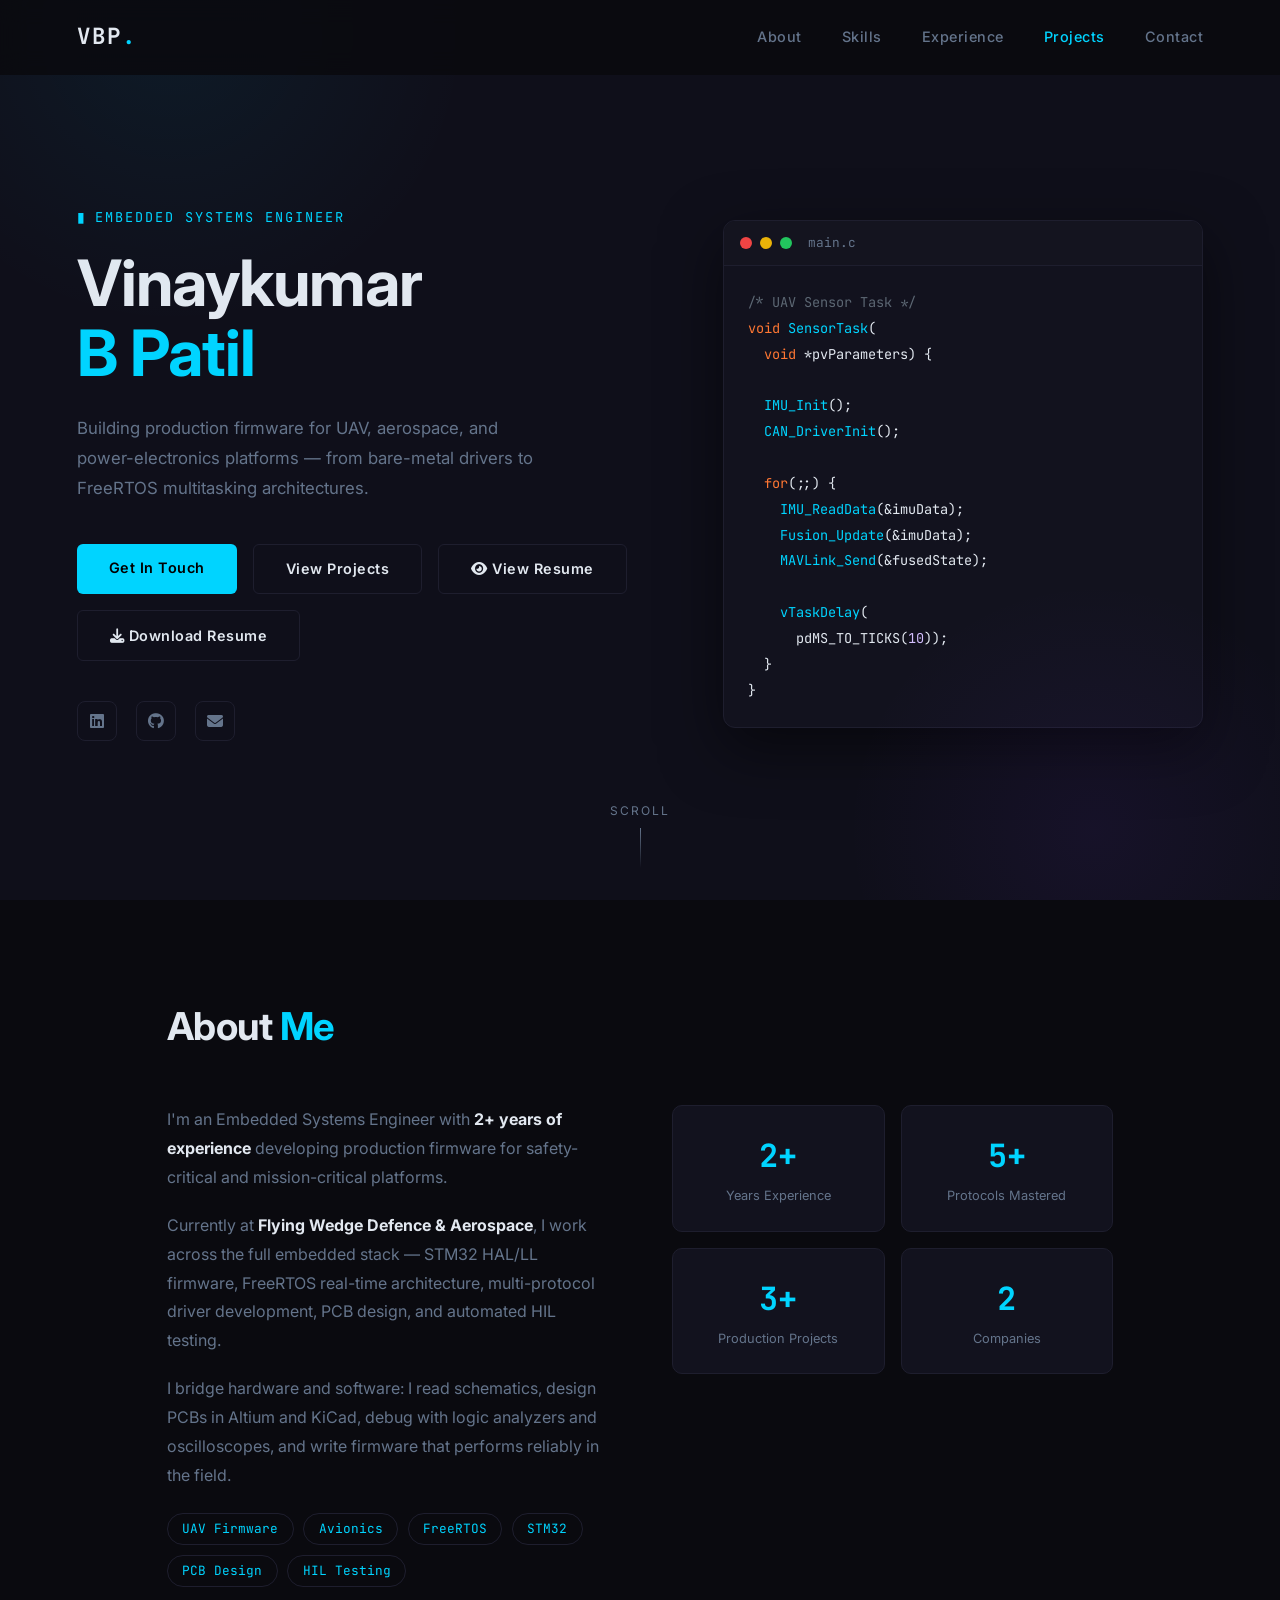
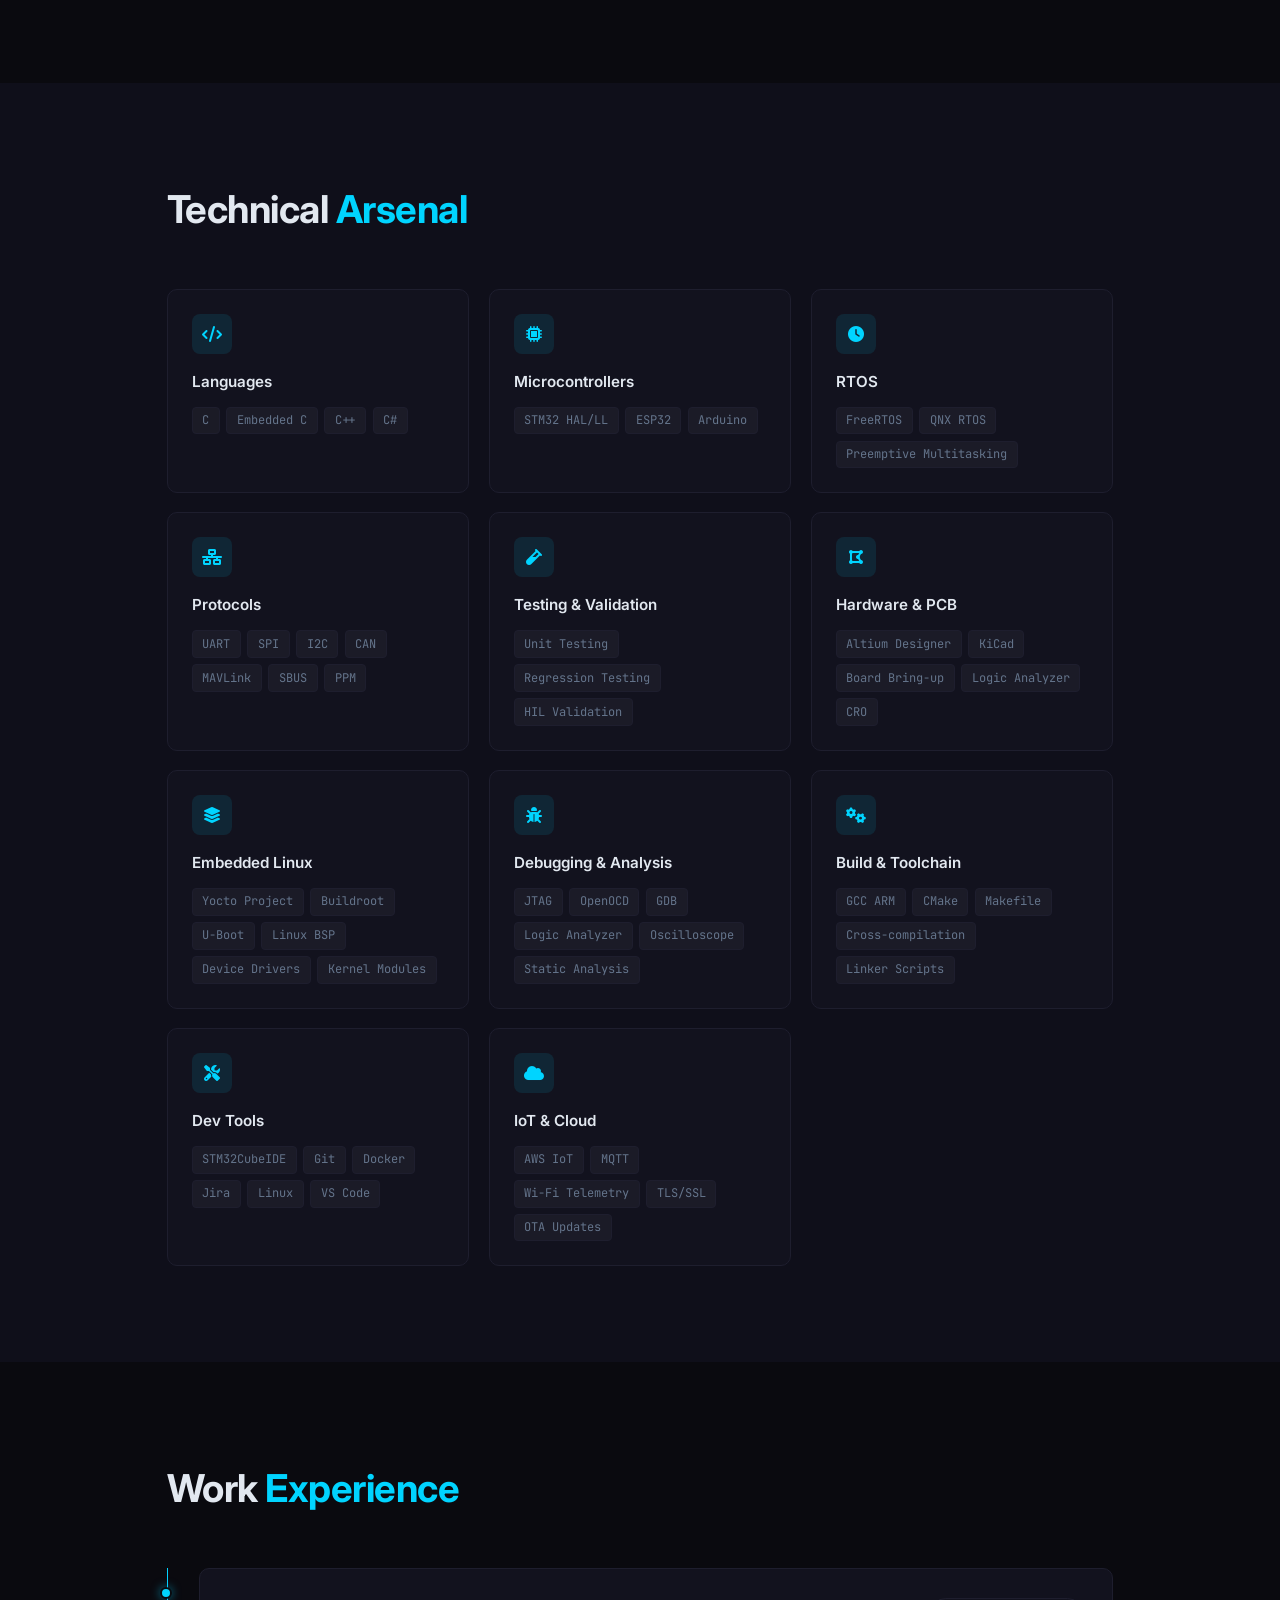
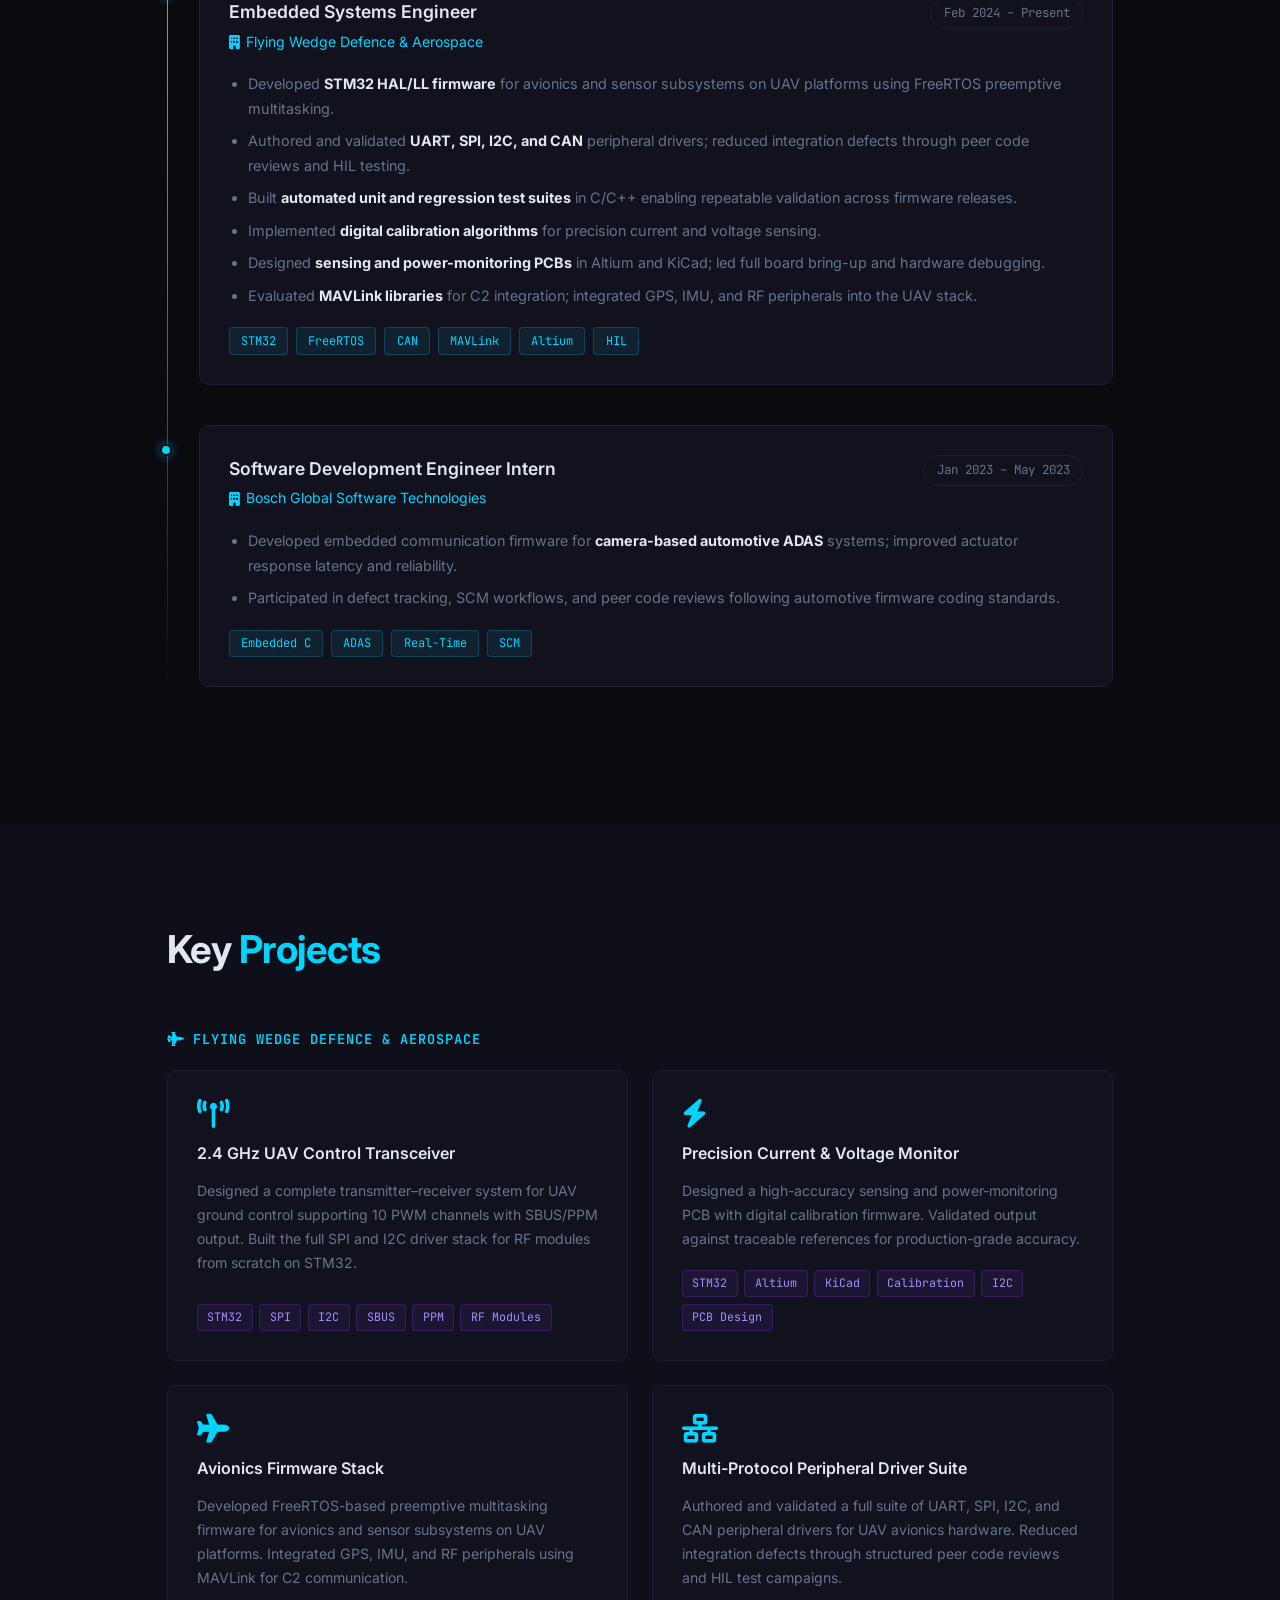
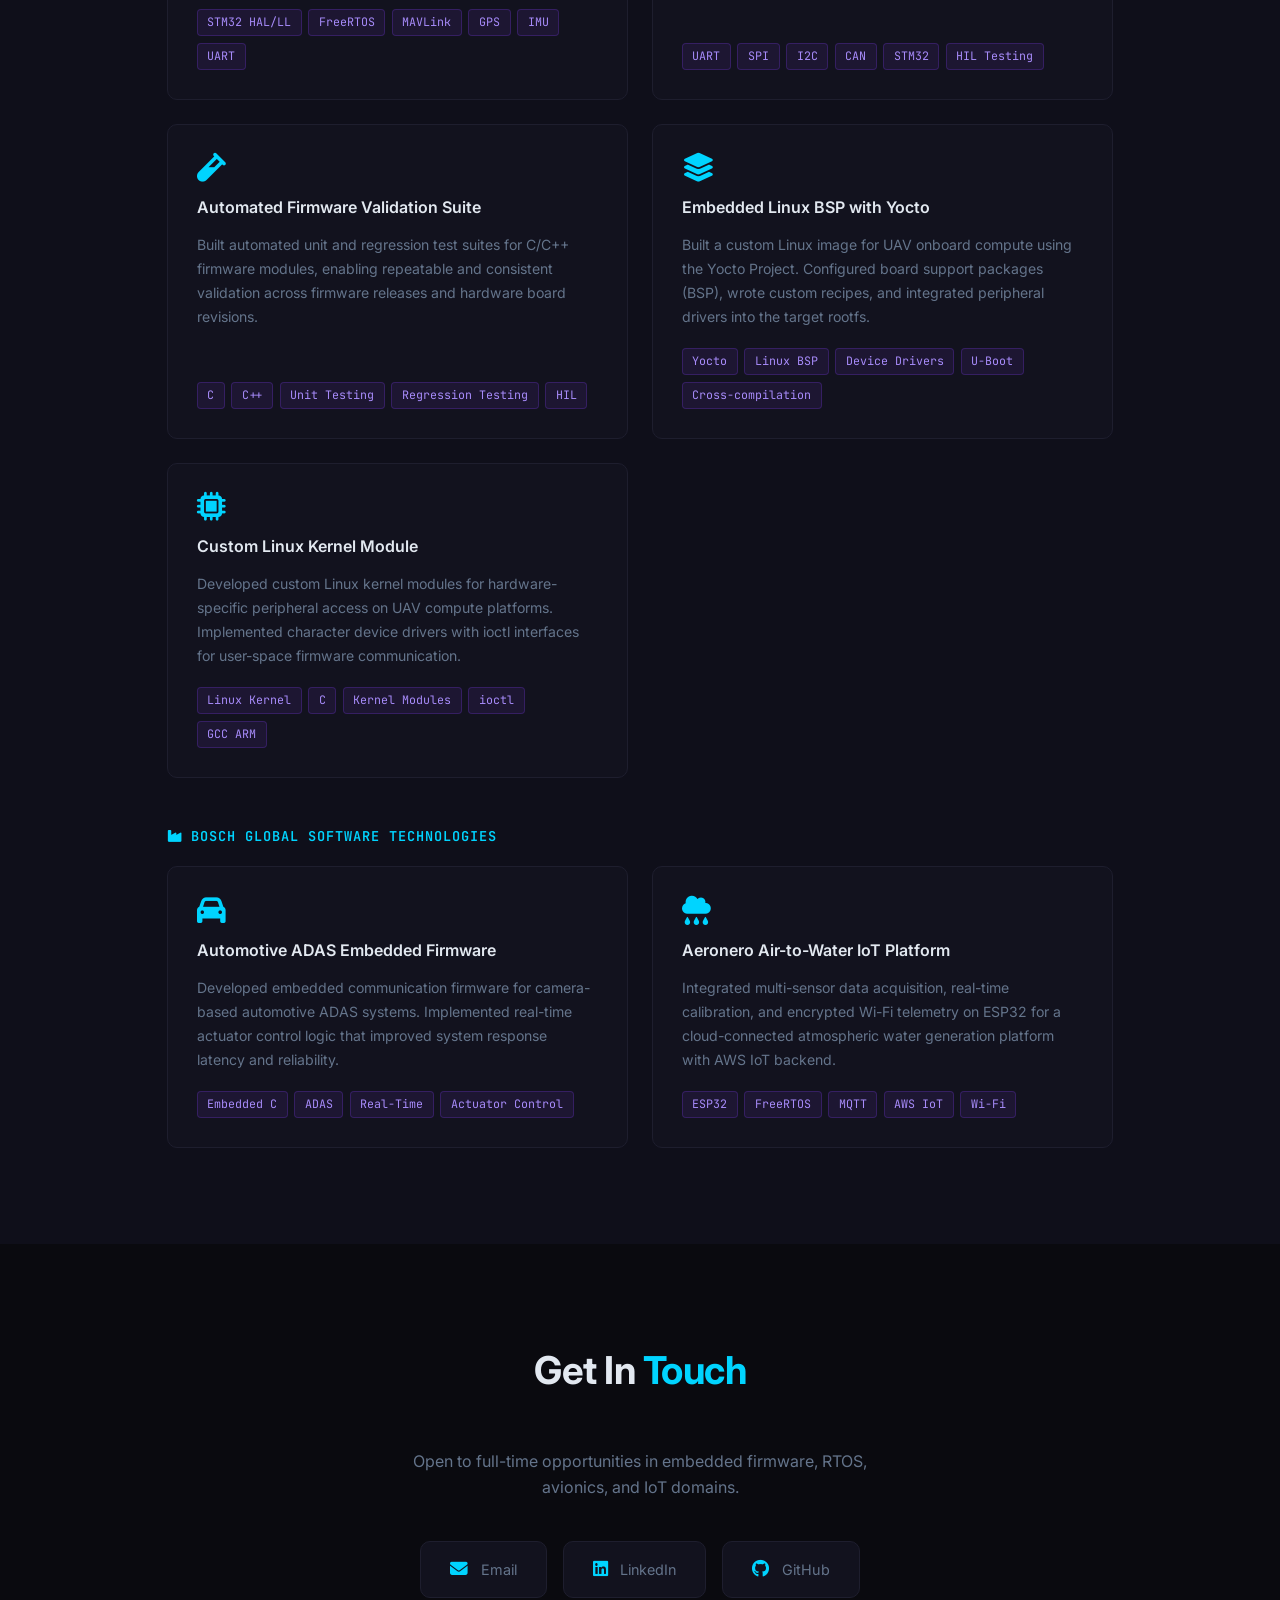
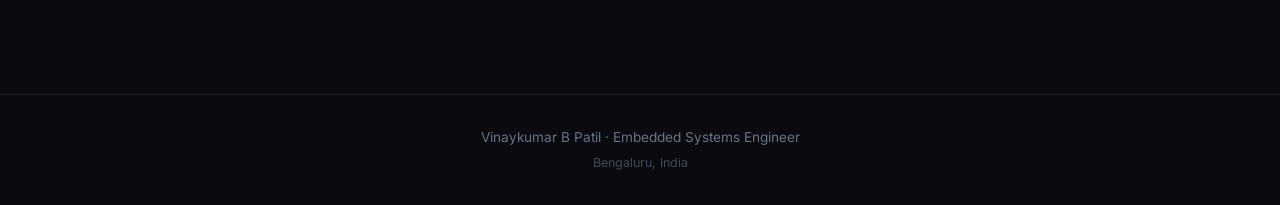
==== commit 5f7bd0b8: "Add portfolio site" ====
--- a/index.html
+++ b/index.html
@@ -34,7 +34,8 @@
       <div class="hero-btns">
         <a href="#contact" class="btn btn-primary">Get In Touch</a>
         <a href="#projects" class="btn btn-outline">View Projects</a>
-        <a href="resume.html" class="btn btn-outline">View Resume</a>
+        <a href="resume.html" class="btn btn-outline"><i class="fas fa-eye"></i> View Resume</a>
+        <a href="Resume.pdf" download class="btn btn-outline"><i class="fas fa-download"></i> Download Resume</a>
       </div>
       <div class="hero-socials">
         <a href="https://linkedin.com/in/vinaykumar-b-patil-a30332217" target="_blank"><i class="fab fa-linkedin"></i></a>
@@ -333,15 +334,15 @@
       <div class="contact-cards">
         <a href="mailto:vinaykumarbpatil11@gmail.com" class="contact-card">
           <i class="fas fa-envelope"></i>
-          <span>vinaykumarbpatil11@gmail.com</span>
+          <span>Email</span>
         </a>
         <a href="https://linkedin.com/in/vinaykumar-b-patil-a30332217" target="_blank" class="contact-card">
           <i class="fab fa-linkedin"></i>
-          <span>linkedin.com/in/vinaykumar-b-patil</span>
+          <span>LinkedIn</span>
         </a>
         <a href="https://github.com/Vinaykumar-B-Patil" target="_blank" class="contact-card">
           <i class="fab fa-github"></i>
-          <span>github.com/Vinaykumar-B-Patil</span>
+          <span>GitHub</span>
         </a>
       </div>
     </div>
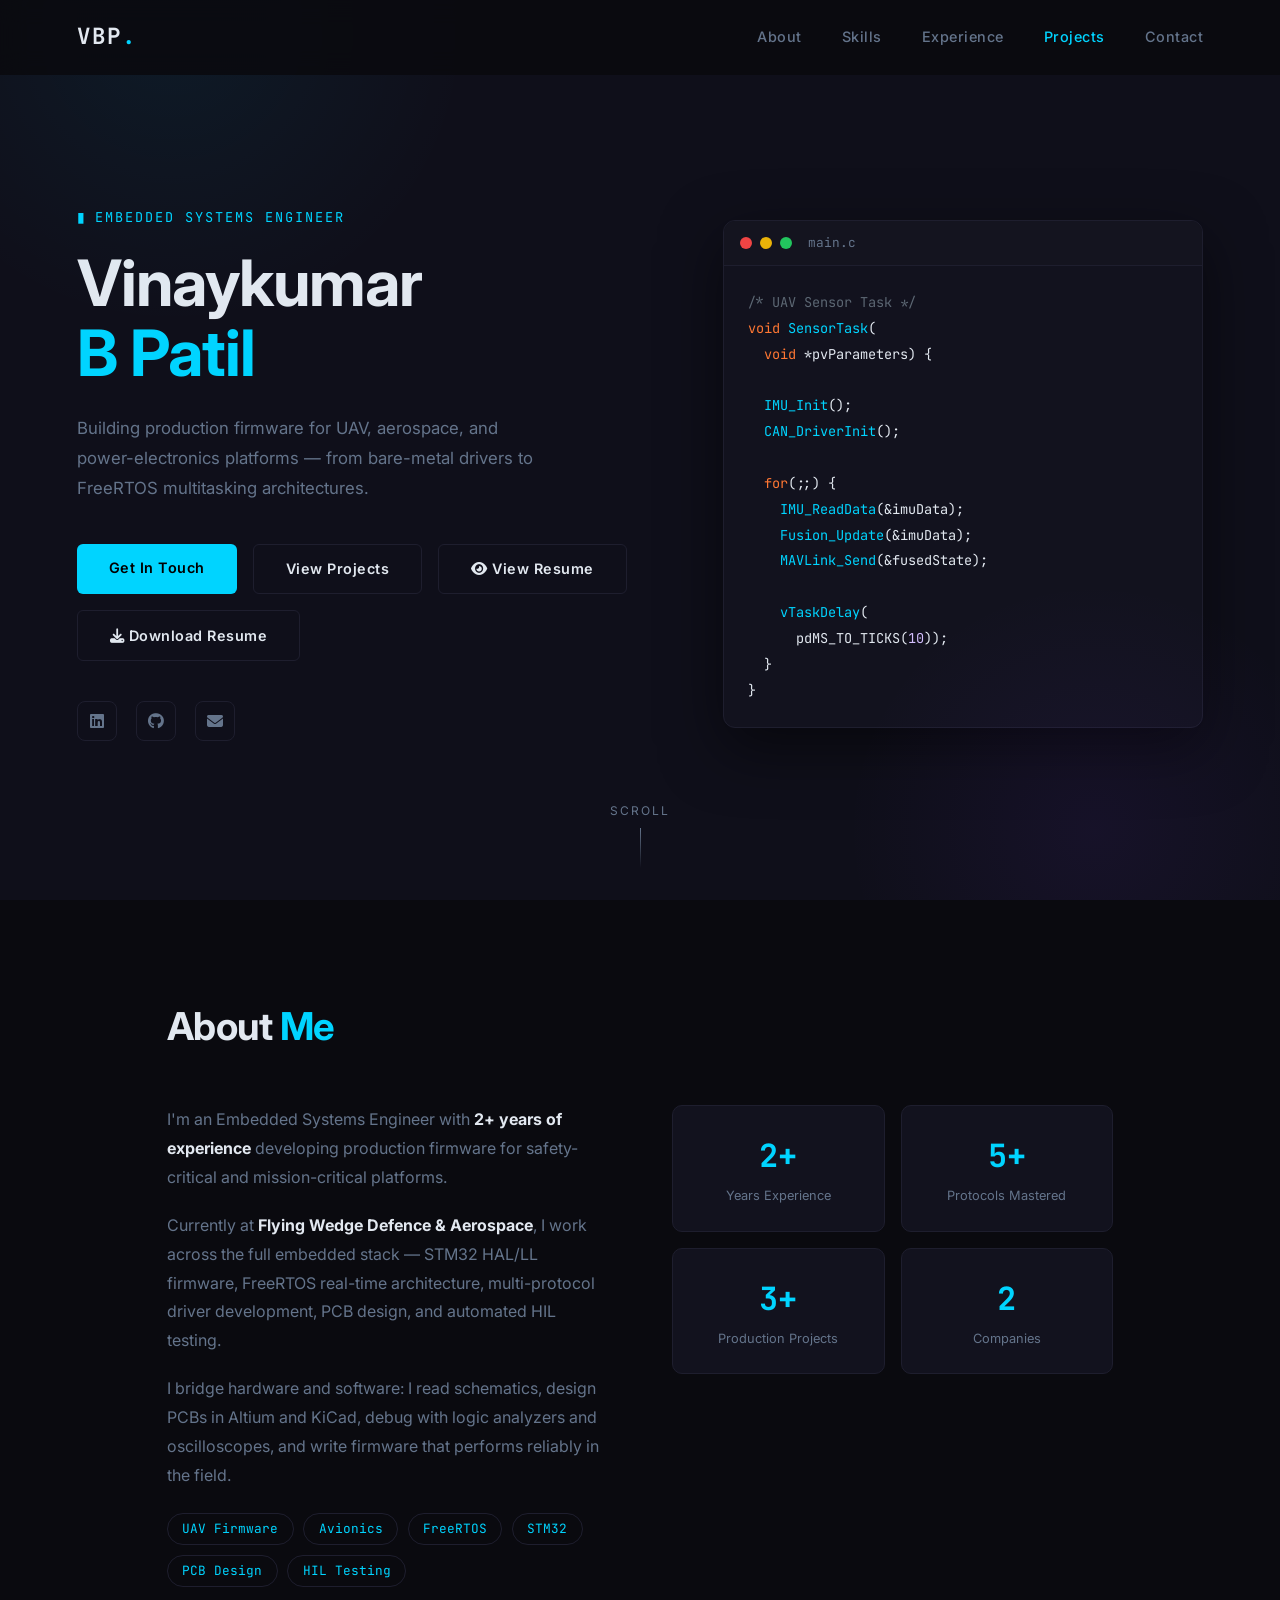
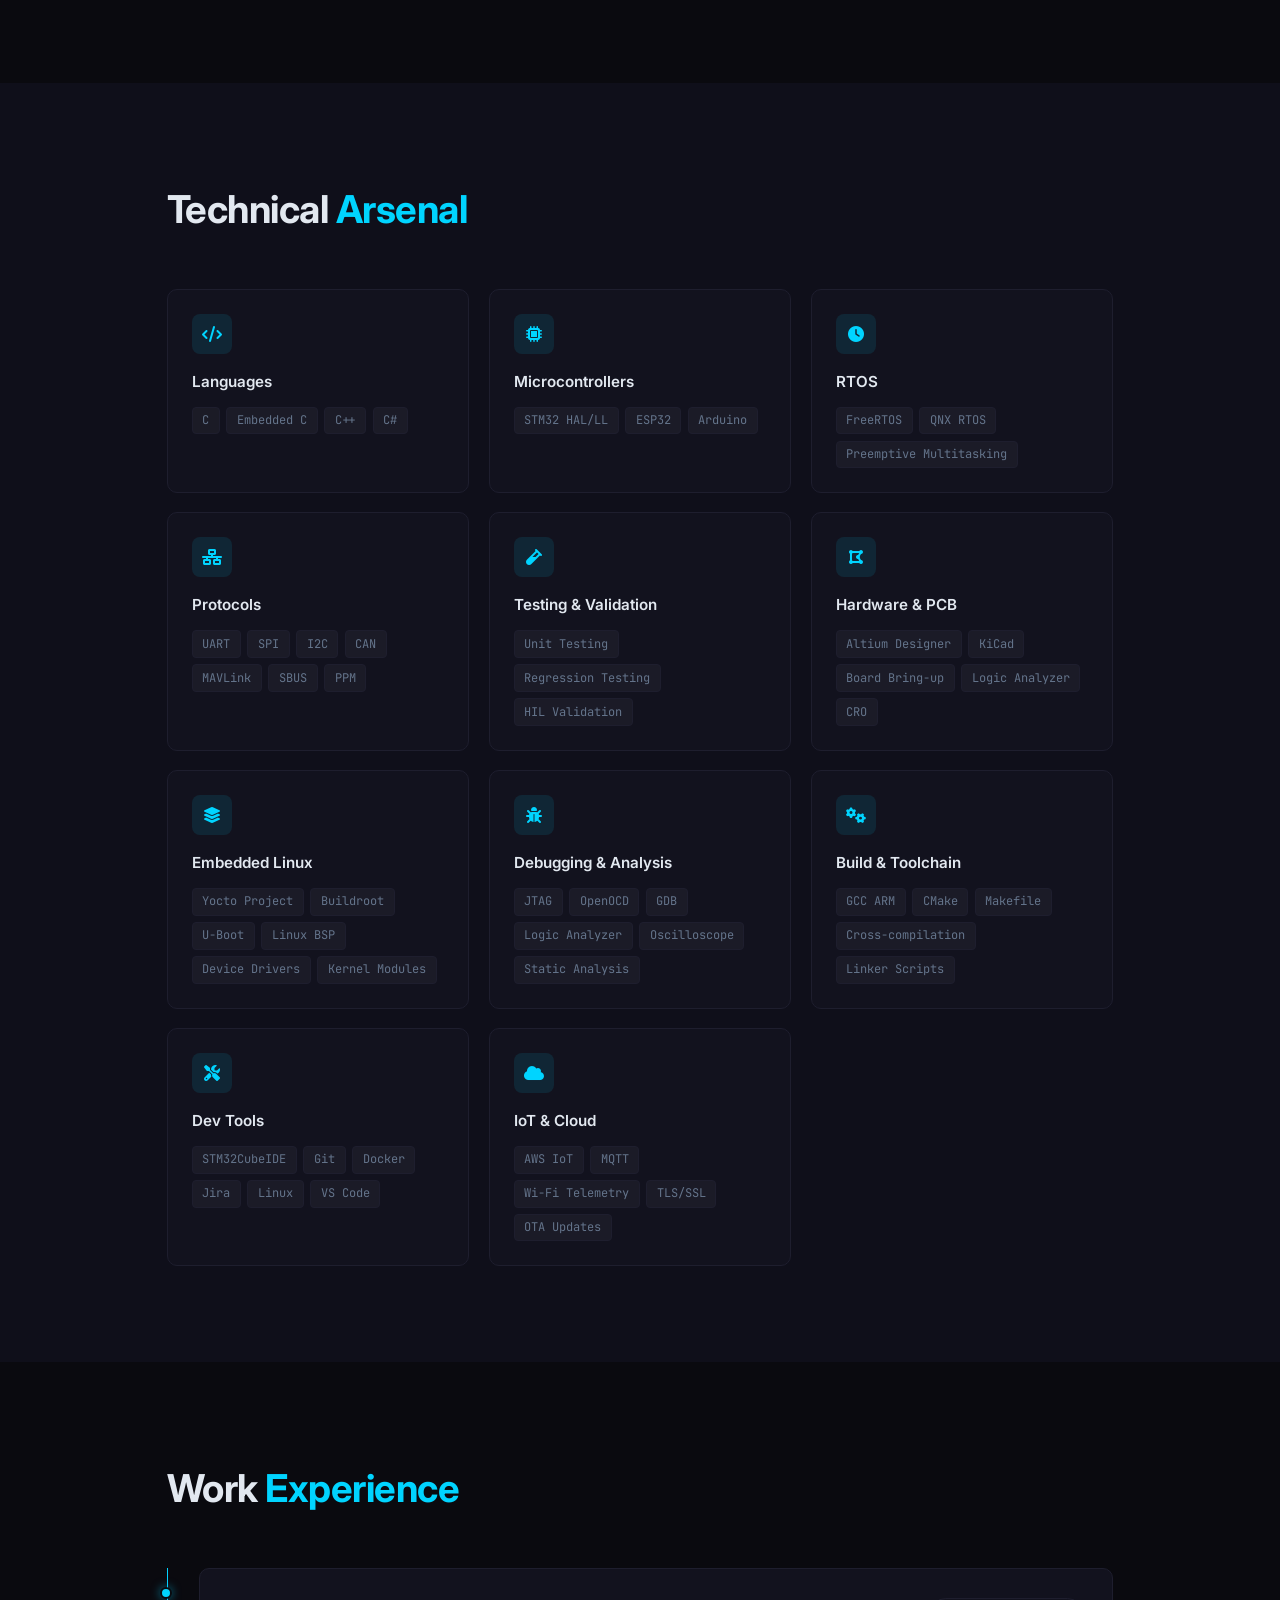
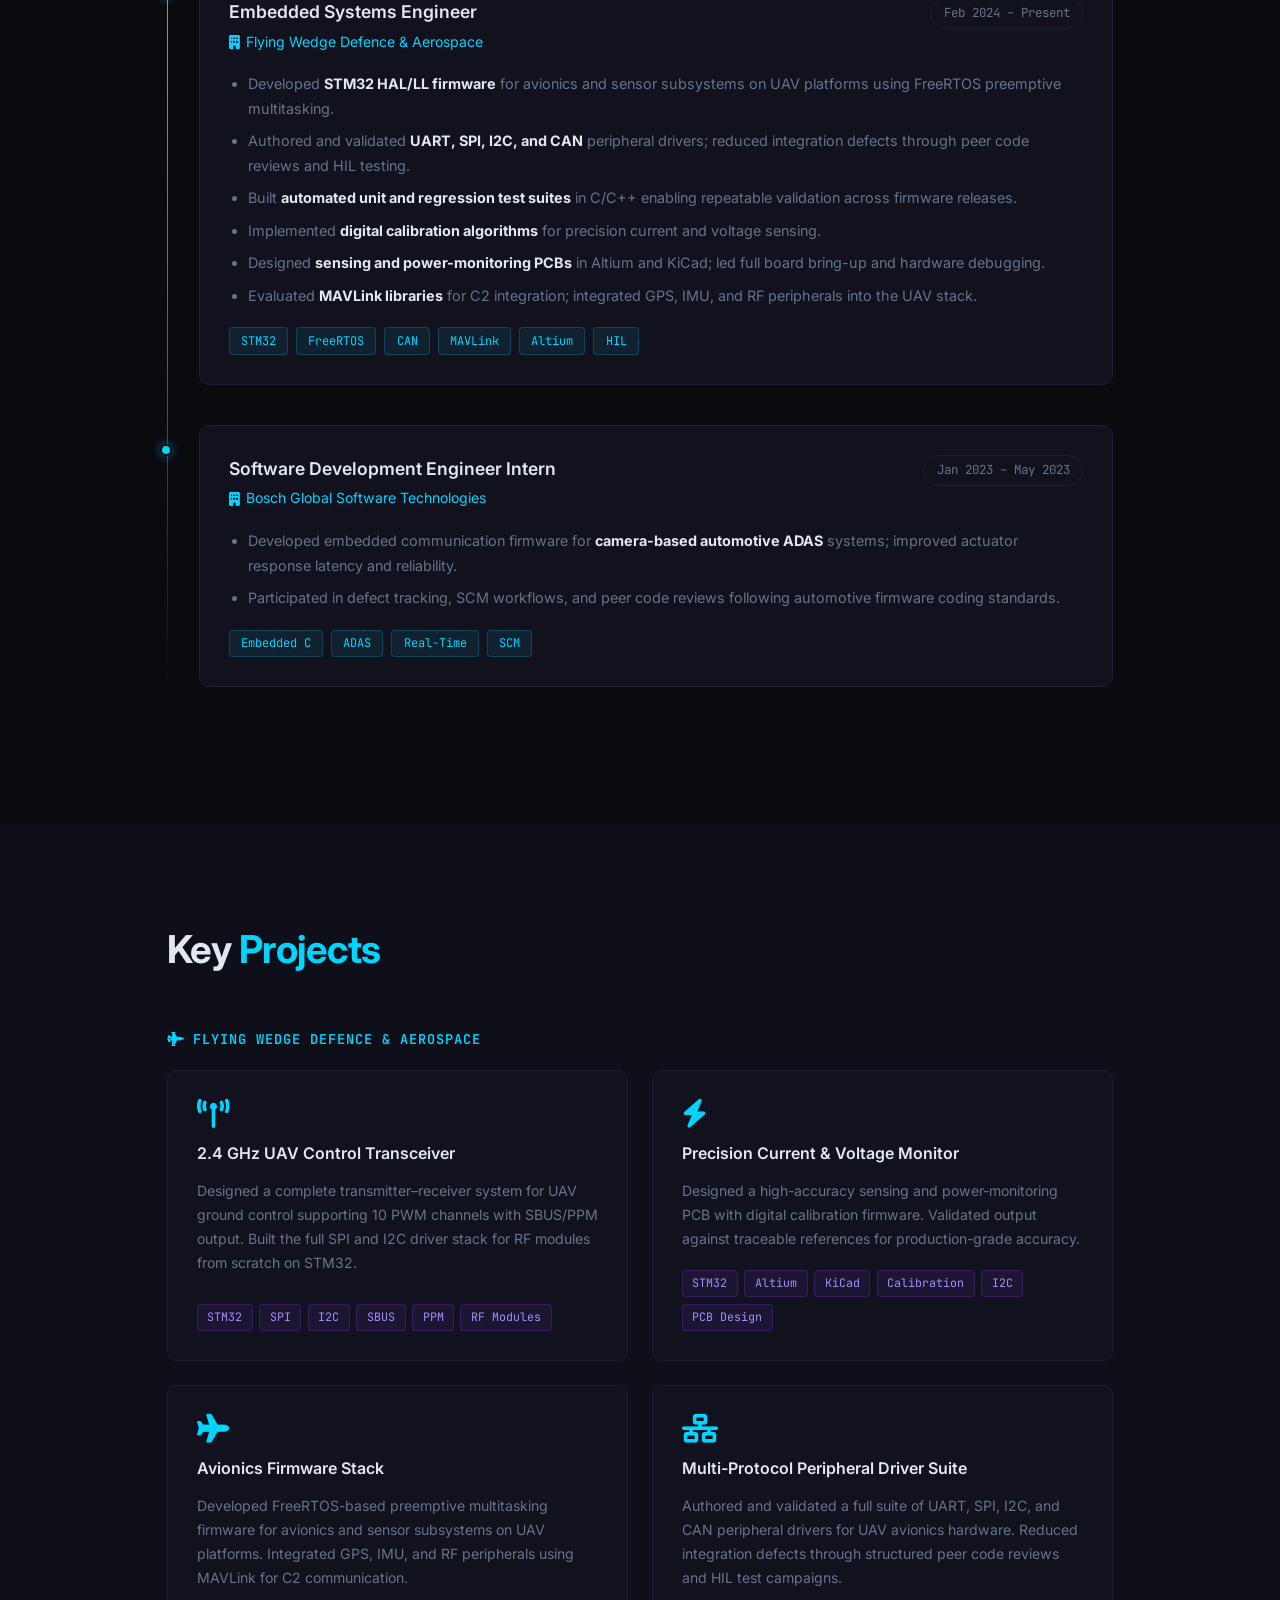
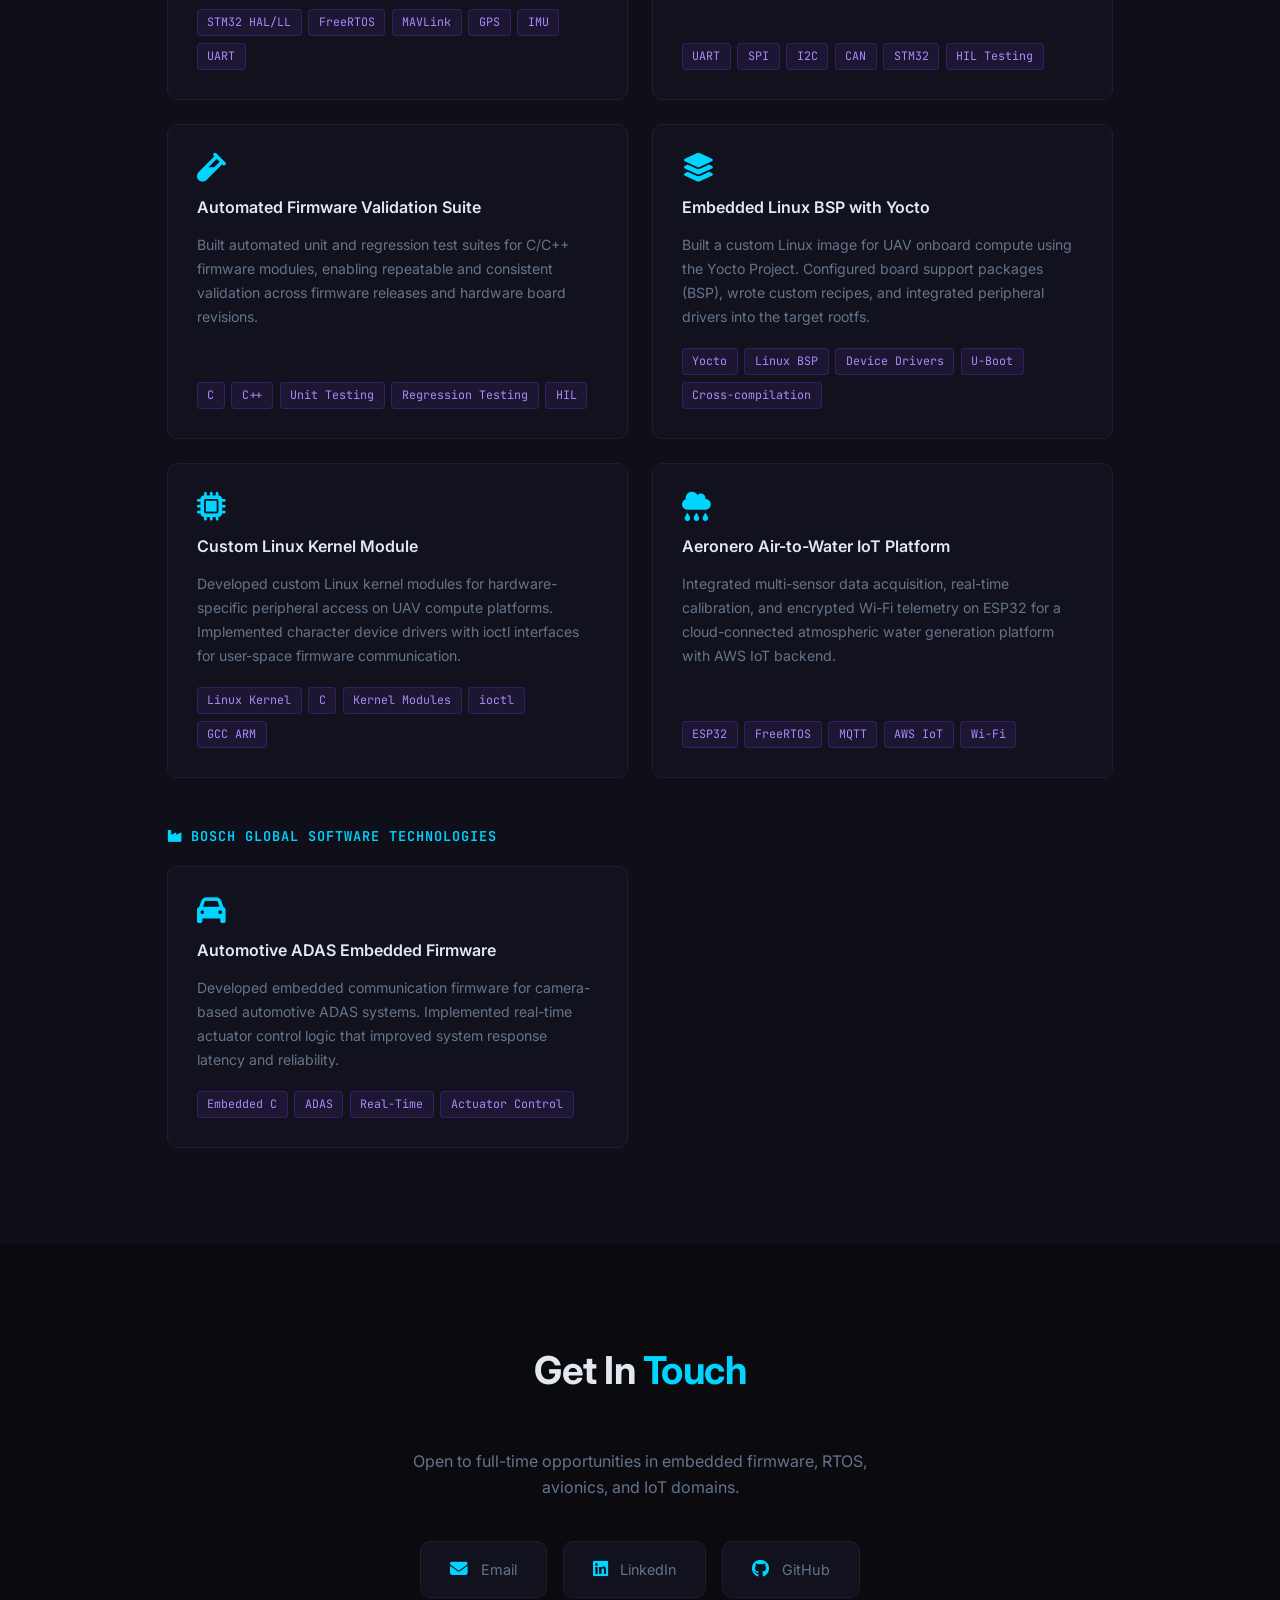
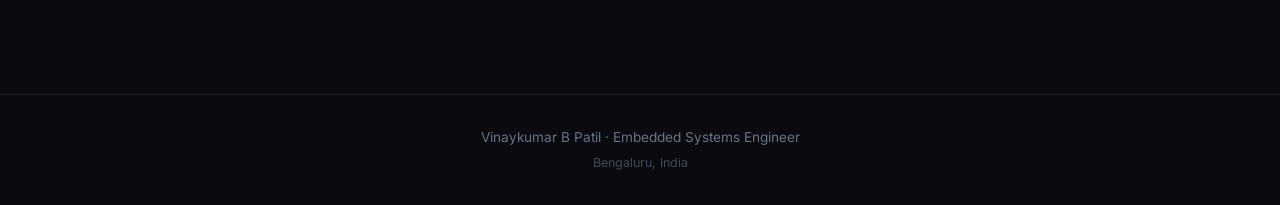
==== commit f4bb68f2: "some chaneg" ====
--- a/index.html
+++ b/index.html
@@ -299,6 +299,15 @@
           <div class="project-tags"><span>Linux Kernel</span><span>C</span><span>Kernel Modules</span><span>ioctl</span><span>GCC ARM</span></div>
         </div>
 
+        <div class="project-card">
+          <div class="project-top">
+            <i class="fas fa-cloud-rain project-icon"></i>
+          </div>
+          <h3>Aeronero Air-to-Water IoT Platform</h3>
+          <p>Integrated multi-sensor data acquisition, real-time calibration, and encrypted Wi-Fi telemetry on ESP32 for a cloud-connected atmospheric water generation platform with AWS IoT backend.</p>
+          <div class="project-tags"><span>ESP32</span><span>FreeRTOS</span><span>MQTT</span><span>AWS IoT</span><span>Wi-Fi</span></div>
+        </div>
+
       </div>
 
       <p class="projects-company-label" style="margin-top:3rem;"><i class="fas fa-industry"></i> Bosch Global Software Technologies</p>
@@ -313,14 +322,7 @@
           <div class="project-tags"><span>Embedded C</span><span>ADAS</span><span>Real-Time</span><span>Actuator Control</span></div>
         </div>
 
-        <div class="project-card">
-          <div class="project-top">
-            <i class="fas fa-cloud-rain project-icon"></i>
-          </div>
-          <h3>Aeronero Air-to-Water IoT Platform</h3>
-          <p>Integrated multi-sensor data acquisition, real-time calibration, and encrypted Wi-Fi telemetry on ESP32 for a cloud-connected atmospheric water generation platform with AWS IoT backend.</p>
-          <div class="project-tags"><span>ESP32</span><span>FreeRTOS</span><span>MQTT</span><span>AWS IoT</span><span>Wi-Fi</span></div>
-        </div>
+
 
       </div>
     </div>
